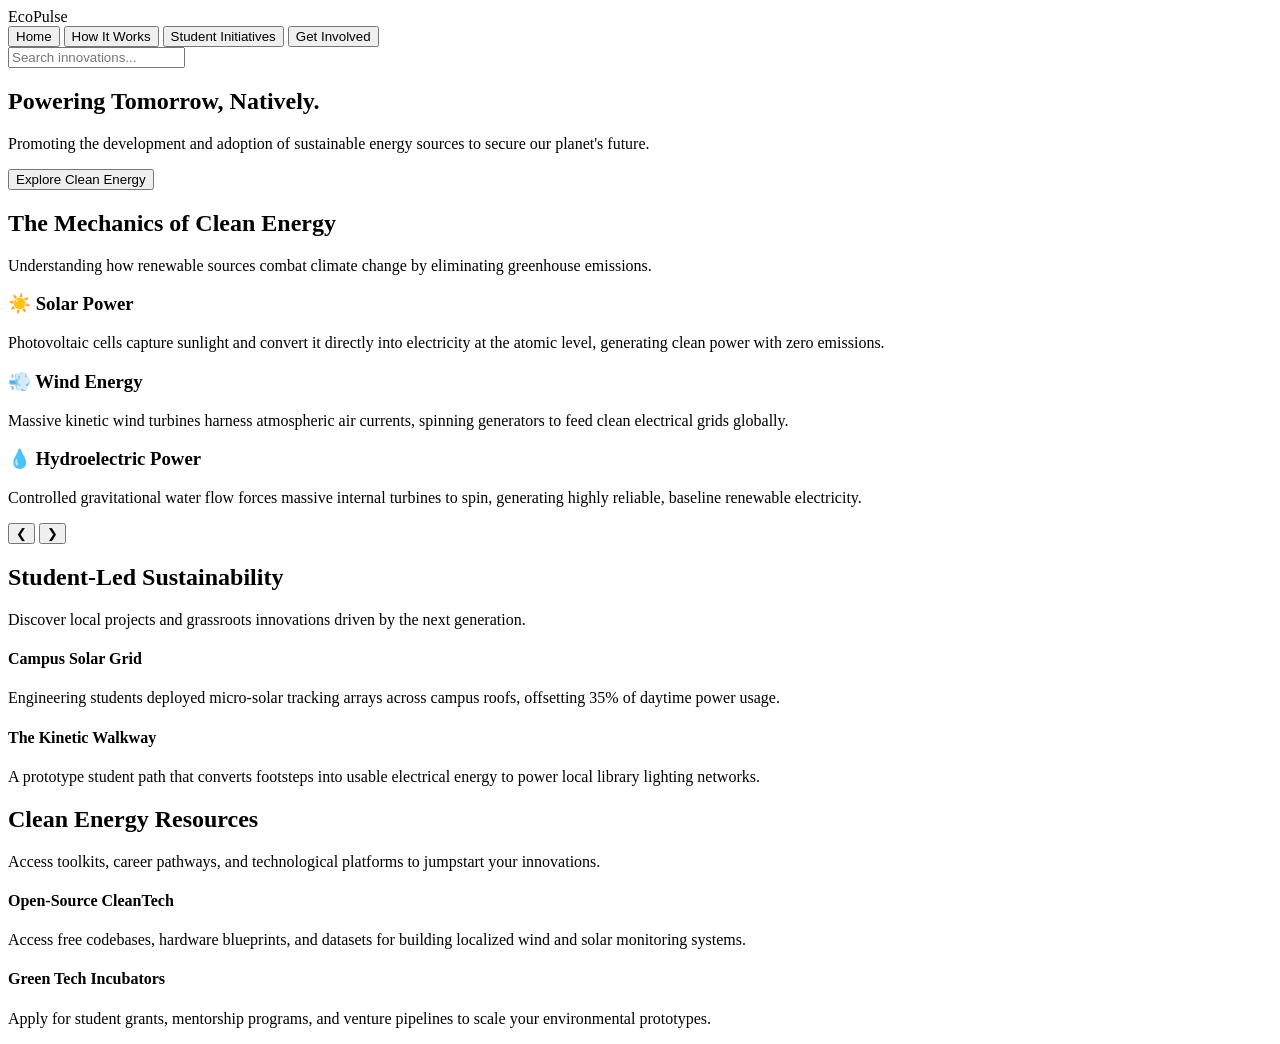
==== index.html @ b47ebfa3 "Create index.html" ====
<!
<!DOCTYPE html>
<html lang="en">
<head>
    <meta charset="UTF-8">
    <meta name="viewport" content="width=device-width, initial-scale=1.0">
    <title>EcoPulse | Sustainable Energy</title>
    <link rel="stylesheet" href="style.css">
</head>
<body>
    <div class="moving-bg"></div>

    <header>
        <div class="logo">Eco<span>Pulse</span></div>
        <nav>
            <button class="nav-btn active" data-page="home">Home</button>
            <button class="nav-btn" data-page="how-it-works">How It Works</button>
            <button class="nav-btn" data-page="initiatives">Student Initiatives</button>
            <button class="nav-btn" data-page="get-involved">Get Involved</button>
        </nav>
        <div class="search-container">
            <input type="text" class="glowing-search" placeholder="Search innovations...">
        </div>
    </header>

    <main class="content-wrapper">
        <!-- PAGE 1: HOME -->
        <section id="home" class="page-section active">
            <div class="hero-content">
                <h1>Powering Tomorrow, Natively.</h1>
                <p>Promoting the development and adoption of sustainable energy sources to secure our planet's future.</p>
                <button class="cta-btn" onclick="navigateTo('how-it-works')">Explore Clean Energy</button>
            </div>
        </section>

        <!-- PAGE 2: HOW IT WORKS -->
        <section id="how-it-works" class="page-section">
            <h2>The Mechanics of Clean Energy</h2>
            <p class="subtitle">Understanding how renewable sources combat climate change by eliminating greenhouse emissions.</p>
            
            <div class="carousel-container">
                <div class="carousel-slide active">
                    <h3>☀️ Solar Power</h3>
                    <p>Photovoltaic cells capture sunlight and convert it directly into electricity at the atomic level, generating clean power with zero emissions.</p>
                </div>
                <div class="carousel-slide">
                    <h3>💨 Wind Energy</h3>
                    <p>Massive kinetic wind turbines harness atmospheric air currents, spinning generators to feed clean electrical grids globally.</p>
                </div>
                <div class="carousel-slide">
                    <h3>💧 Hydroelectric Power</h3>
                    <p>Controlled gravitational water flow forces massive internal turbines to spin, generating highly reliable, baseline renewable electricity.</p>
                </div>
                <button class="carousel-control prev" onclick="moveSlide(-1)">&#10094;</button>
                <button class="carousel-control next" onclick="moveSlide(1)">&#10095;</button>
            </div>
        </section>

        <!-- PAGE 3: INITIATIVES -->
        <section id="initiatives" class="page-section">
            <h2>Student-Led Sustainability</h2>
            <p class="subtitle">Discover local projects and grassroots innovations driven by the next generation.</p>
            <div class="grid-container">
                <div class="card">
                    <h4>Campus Solar Grid</h4>
                    <p>Engineering students deployed micro-solar tracking arrays across campus roofs, offsetting 35% of daytime power usage.</p>
                </div>
                <div class="card">
                    <h4>The Kinetic Walkway</h4>
                    <p>A prototype student path that converts footsteps into usable electrical energy to power local library lighting networks.</p>
                </div>
            </div>
        </section>

        <!-- PAGE 4: GET INVOLVED -->
        <section id="get-involved" class="page-section">
            <h2>Clean Energy Resources</h2>
            <p class="subtitle">Access toolkits, career pathways, and technological platforms to jumpstart your innovations.</p>
            <div class="grid-container">
                <div class="card resource-card">
                    <h4>Open-Source CleanTech</h4>
                    <p>Access free codebases, hardware blueprints, and datasets for building localized wind and solar monitoring systems.</p>
                </div>
                <div class="card resource-card">
                    <h4>Green Tech Incubators</h4>
                    <p>Apply for student grants, mentorship programs, and venture pipelines to scale your environmental prototypes.</p>
                </div>
            </div>
        </section>
    </main>

    <script src="script.js"></script>
</body>
                  </html>
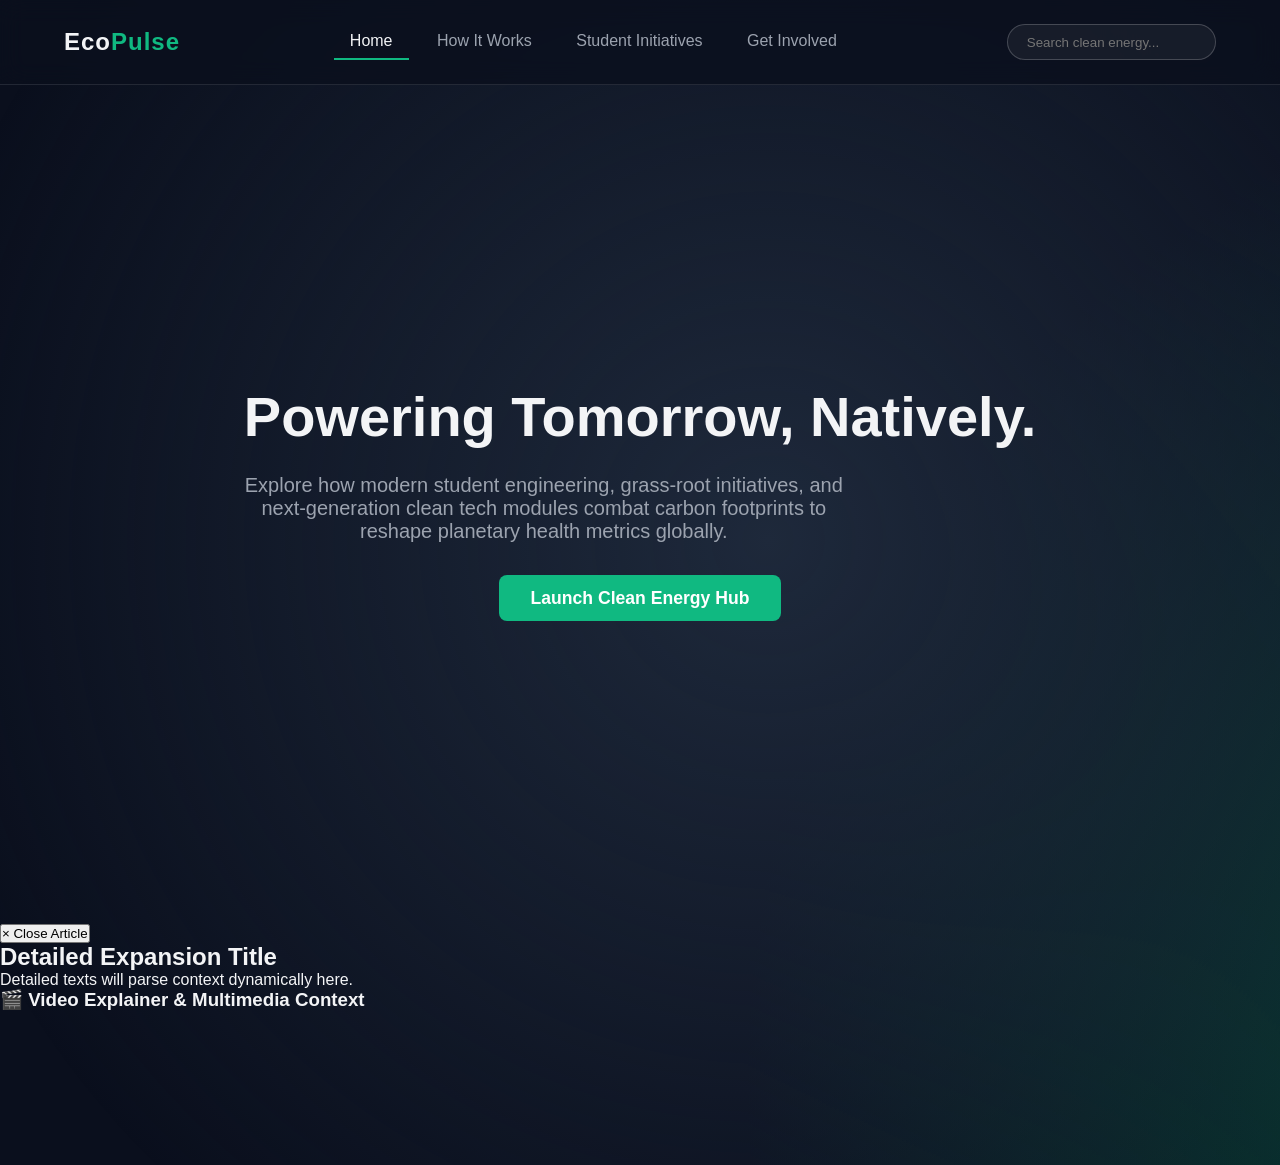
==== commit 9d48c37d: "Update index.html" ====
--- a/index.html
+++ b/index.html
@@ -1,15 +1,17 @@
-<!
+
 <!DOCTYPE html>
 <html lang="en">
 <head>
     <meta charset="UTF-8">
     <meta name="viewport" content="width=device-width, initial-scale=1.0">
-    <title>EcoPulse | Sustainable Energy</title>
+    <title>EcoPulse | Sustainable Energy Ecosystem</title>
     <link rel="stylesheet" href="style.css">
 </head>
 <body>
+    <!-- Animated Particle Canvas System Background -->
     <div class="moving-bg"></div>
 
+    <!-- Main Navigation Header -->
     <header>
         <div class="logo">Eco<span>Pulse</span></div>
         <nav>
@@ -19,77 +21,111 @@
             <button class="nav-btn" data-page="get-involved">Get Involved</button>
         </nav>
         <div class="search-container">
-            <input type="text" class="glowing-search" placeholder="Search innovations...">
+            <input type="text" class="glowing-search" placeholder="Search clean energy...">
         </div>
     </header>
 
+    <!-- Unified Screen Manager Section -->
     <main class="content-wrapper">
+        
         <!-- PAGE 1: HOME -->
         <section id="home" class="page-section active">
             <div class="hero-content">
                 <h1>Powering Tomorrow, Natively.</h1>
-                <p>Promoting the development and adoption of sustainable energy sources to secure our planet's future.</p>
-                <button class="cta-btn" onclick="navigateTo('how-it-works')">Explore Clean Energy</button>
+                <p>Explore how modern student engineering, grass-root initiatives, and next-generation clean tech modules combat carbon footprints to reshape planetary health metrics globally.</p>
+                <button class="cta-btn" onclick="navigateTo('how-it-works')">Launch Clean Energy Hub</button>
             </div>
         </section>
 
-        <!-- PAGE 2: HOW IT WORKS -->
+        <!-- PAGE 2: HOW IT WORKS (CAROUSEL HUB) -->
         <section id="how-it-works" class="page-section">
             <h2>The Mechanics of Clean Energy</h2>
-            <p class="subtitle">Understanding how renewable sources combat climate change by eliminating greenhouse emissions.</p>
+            <p class="subtitle">A structural look at how clean, endless resource streams are converted safely into grid power without burning fossil fuels.</p>
             
             <div class="carousel-container">
                 <div class="carousel-slide active">
-                    <h3>☀️ Solar Power</h3>
-                    <p>Photovoltaic cells capture sunlight and convert it directly into electricity at the atomic level, generating clean power with zero emissions.</p>
+                    <div class="slide-img-placeholder" style="background-image: url('https://unsplash.com');"></div>
+                    <h3>☀️ Solar Power Arrays</h3>
+                    <p>Photovoltaic matrix cells capture atomic photon packets from sunlight, freeing internal electrons to generate a direct current electrical load cleanly.</p>
+                    <button class="explore-details-btn" onclick="openDeepDive('solar')">Deep Dive: Solar Energy</button>
                 </div>
                 <div class="carousel-slide">
-                    <h3>💨 Wind Energy</h3>
-                    <p>Massive kinetic wind turbines harness atmospheric air currents, spinning generators to feed clean electrical grids globally.</p>
+                    <div class="slide-img-placeholder" style="background-image: url('https://unsplash.com');"></div>
+                    <h3>💨 Kinetic Wind Energy</h3>
+                    <p>Massive high-altitude atmospheric wind currents apply aerodynamic forces to turn carbon-fiber generator blades, harvesting pure kinetic output safely.</p>
+                    <button class="explore-details-btn" onclick="openDeepDive('wind')">Deep Dive: Wind Energy</button>
                 </div>
                 <div class="carousel-slide">
-                    <h3>💧 Hydroelectric Power</h3>
-                    <p>Controlled gravitational water flow forces massive internal turbines to spin, generating highly reliable, baseline renewable electricity.</p>
+                    <div class="slide-img-placeholder" style="background-image: url('https://unsplash.com');"></div>
+                    <h3>💧 Hydroelectric Basins</h3>
+                    <p>Gravitational mass movements of water flow downward through massive dams, driving large internal magnets inside turbines to anchor local electricity grids.</p>
+                    <button class="explore-details-btn" onclick="openDeepDive('hydro')">Deep Dive: Hydro Power</button>
                 </div>
                 <button class="carousel-control prev" onclick="moveSlide(-1)">&#10094;</button>
                 <button class="carousel-control next" onclick="moveSlide(1)">&#10095;</button>
             </div>
         </section>
 
-        <!-- PAGE 3: INITIATIVES -->
+        <!-- PAGE 3: STUDENT INITIATIVES -->
         <section id="initiatives" class="page-section">
-            <h2>Student-Led Sustainability</h2>
-            <p class="subtitle">Discover local projects and grassroots innovations driven by the next generation.</p>
+            <h2>Student-Led Sustainability Projects</h2>
+            <p class="subtitle">Real-world sustainable frameworks built, deployed, and scaled directly by active youth innovation teams across engineering campuses.</p>
             <div class="grid-container">
-                <div class="card">
-                    <h4>Campus Solar Grid</h4>
-                    <p>Engineering students deployed micro-solar tracking arrays across campus roofs, offsetting 35% of daytime power usage.</p>
+                <div class="card" onclick="openDeepDive('campus-solar')">
+                    <div class="card-img" style="background-image: url('https://unsplash.com');"></div>
+                    <h4>Campus Solar Grid Initiative</h4>
+                    <p>How student researchers outfitted dormitory rooftops with tracking arrays to capture structural efficiency gains.</p>
+                    <span class="card-link-hint">Click to read case study &rarr;</span>
                 </div>
-                <div class="card">
-                    <h4>The Kinetic Walkway</h4>
-                    <p>A prototype student path that converts footsteps into usable electrical energy to power local library lighting networks.</p>
+                <div class="card" onclick="openDeepDive('kinetic-path')">
+                    <div class="card-img" style="background-image: url('https://unsplash.com');"></div>
+                    <h4>The Kinetic Walkway Grid</h4>
+                    <p>Converting daily student foot traffic into local low-voltage energy reserves to safely light public campus spaces.</p>
+                    <span class="card-link-hint">Click to read case study &rarr;</span>
                 </div>
             </div>
         </section>
 
-        <!-- PAGE 4: GET INVOLVED -->
+        <!-- PAGE 4: GET INVOLVED & RESOURCES -->
         <section id="get-involved" class="page-section">
-            <h2>Clean Energy Resources</h2>
-            <p class="subtitle">Access toolkits, career pathways, and technological platforms to jumpstart your innovations.</p>
+            <h2>Clean Tech Innovation Resources</h2>
+            <p class="subtitle">Kickstart your portfolio with functional open-source developer blueprints, hardware toolkits, and seed financial grants.</p>
             <div class="grid-container">
-                <div class="card resource-card">
-                    <h4>Open-Source CleanTech</h4>
-                    <p>Access free codebases, hardware blueprints, and datasets for building localized wind and solar monitoring systems.</p>
+                <div class="card resource-card" onclick="openDeepDive('open-source')">
+                    <h4>Open-Source CleanTech Hub</h4>
+                    <p>Download structural firmware codebases, schematics, and micro-grid controller telemetry layers freely built for everyone.</p>
+                    <span class="card-link-hint">Access Developer Repos &rarr;</span>
                 </div>
-                <div class="card resource-card">
-                    <h4>Green Tech Incubators</h4>
-                    <p>Apply for student grants, mentorship programs, and venture pipelines to scale your environmental prototypes.</p>
+                <div class="card resource-card" onclick="openDeepDive('incubators')">
+                    <h4>Green Innovation Incubators</h4>
+                    <p>Connect into specialized venture funding networks offering dedicated project grants to student-led ecological prototypes.</p>
+                    <span class="card-link-hint">View Capital Sources &rarr;</span>
                 </div>
             </div>
         </section>
     </main>
 
+    <!-- GLOBAL INTERACTIVE DEEP DIVE DRAWER (DYNAMIC MODAL FOR CONTENT EXTRACTION) -->
+    <div id="deepDiveDrawer" class="drawer-overlay">
+        <div class="drawer-content">
+            <button class="close-drawer-btn" onclick="closeDeepDive()">&times; Close Article</button>
+            <div id="drawerImageHeader" class="drawer-hero-banner"></div>
+            <div class="drawer-body-text">
+                <h2 id="drawerTitle">Detailed Expansion Title</h2>
+                <div id="drawerFullDescription">Detailed texts will parse context dynamically here.</div>
+                
+                <!-- Dedicated Educational Video Component -->
+                <div class="video-integration-box">
+                    <h3>🎬 Video Explainer & Multimedia Context</h3>
+                    <div class="video-container">
+                        <iframe id="drawerVideoFrame" src="" title="YouTube video player" frameborder="0" allow="accelerometer; autoplay; clipboard-write; encrypted-media; gyroscope; picture-in-picture; web-share" allowfullscreen></iframe>
+                    </div>
+                </div>
+            </div>
+        </div>
+    </div>
+
     <script src="script.js"></script>
 </body>
-                  </html>
-  
+            </html>
+                        
--- a/style.css
+++ b/style.css
@@ -0,0 +1,244 @@
+
+:root {
+    --bg-dark: #0a0f1d;
+    --text-light: #f3f4f6;
+    --accent-green: #10b981;
+    --glow-blue: #3b82f6;
+}
+
+* {
+    margin: 0;
+    padding: 0;
+    box-sizing: border-box;
+    font-family: 'Segoe UI', Tahoma, Geneva, Verdana, sans-serif;
+}
+
+body {
+    background-color: var(--bg-dark);
+    color: var(--text-light);
+    overflow-x: hidden;
+    min-height: 100vh;
+}
+
+/* Moving Background effect */
+.moving-bg {
+    position: fixed;
+    top: 0;
+    left: 0;
+    width: 200%;
+    height: 200%;
+    background: radial-gradient(circle at 30% 30%, #1e293b 0%, transparent 40%),
+                radial-gradient(circle at 70% 60%, #064e3b 0%, transparent 50%);
+    z-index: -1;
+    animation: drift 20s linear infinite alternate;
+}
+
+@keyframes drift {
+    0% { transform: translate(0, 0); }
+    100% { transform: translate(-25%, -25%); }
+}
+
+/* Navigation & Header */
+header {
+    display: flex;
+    justify-content: space-between;
+    align-items: center;
+    padding: 1.5rem 5%;
+    background: rgba(10, 15, 29, 0.8);
+    backdrop-filter: blur(12px);
+    position: fixed;
+    width: 100%;
+    top: 0;
+    z-index: 100;
+    border-bottom: 1px solid rgba(255, 255, 255, 0.1);
+}
+
+.logo {
+    font-size: 1.5rem;
+    font-weight: 800;
+    letter-spacing: 1px;
+}
+
+.logo span { color: var(--accent-green); }
+
+nav .nav-btn {
+    background: none;
+    border: none;
+    color: #9ca3af;
+    padding: 0.5rem 1rem;
+    margin: 0 0.25rem;
+    cursor: pointer;
+    font-size: 1rem;
+    transition: color 0.3s, border-bottom 0.3s;
+}
+
+nav .nav-btn:hover, nav .nav-btn.active {
+    color: var(--text-light);
+    border-bottom: 2px solid var(--accent-green);
+}
+
+/* Glowing Search Bar Interaction */
+.glowing-search {
+    background: rgba(255, 255, 255, 0.05);
+    border: 1px solid rgba(255, 255, 255, 0.2);
+    padding: 0.6rem 1.2rem;
+    border-radius: 50px;
+    color: white;
+    outline: none;
+    transition: all 0.4s ease;
+}
+
+.glowing-search:focus {
+    border-color: var(--accent-green);
+    box-shadow: 0 0 15px var(--accent-green), inset 0 0 5px rgba(16, 185, 129, 0.3);
+    width: 220px;
+}
+
+/* Page Section System */
+.content-wrapper {
+    margin-top: 80px;
+    padding: 2rem 5%;
+}
+
+.page-section {
+    display: none;
+    animation: fadeIn 0.6s ease forwards;
+    min-height: calc(100vh - 120px);
+    flex-direction: column;
+    justify-content: center;
+    align-items: center;
+    text-align: center;
+}
+
+.page-section.active {
+    display: flex;
+}
+
+@keyframes fadeIn {
+    from { opacity: 0; transform: translateY(15px); }
+    to { opacity: 1; transform: translateY(0); }
+}
+
+/* Hero Elements */
+.hero-content h1 {
+    font-size: 3.5rem;
+    margin-bottom: 1.5rem;
+    line-height: 1.2;
+}
+
+.hero-content p {
+    font-size: 1.25rem;
+    color: #9ca3af;
+    max-width: 600px;
+    margin-bottom: 2rem;
+}
+
+.cta-btn {
+    background: var(--accent-green);
+    color: white;
+    border: none;
+    padding: 0.8rem 2rem;
+    font-size: 1.1rem;
+    border-radius: 8px;
+    cursor: pointer;
+    font-weight: 600;
+    transition: transform 0.2s, box-shadow 0.2s;
+}
+
+.cta-btn:hover {
+    transform: translateY(-2px);
+    box-shadow: 0 5px 15px rgba(16, 185, 129, 0.4);
+}
+
+/* Carousel Architecture */
+.subtitle {
+    color: #9ca3af;
+    margin-bottom: 3rem;
+    max-width: 600px;
+}
+
+.carousel-container {
+    position: relative;
+    width: 100%;
+    max-width: 700px;
+    background: rgba(255, 255, 255, 0.03);
+    border: 1px solid rgba(255, 255, 255, 0.1);
+    border-radius: 16px;
+    padding: 3rem 4rem;
+    overflow: hidden;
+}
+
+.carousel-slide {
+    display: none;
+}
+
+.carousel-slide.active {
+    display: block;
+    animation: slideIn 0.4s ease;
+}
+
+@keyframes slideIn {
+    from { opacity: 0; transform: scale(0.98); }
+    to { opacity: 1; transform: scale(1); }
+}
+
+.carousel-slide h3 {
+    font-size: 2rem;
+    margin-bottom: 1rem;
+}
+
+.carousel-slide p {
+    color: #cbd5e1;
+    line-height: 1.6;
+}
+
+.carousel-control {
+    position: absolute;
+    top: 50%;
+    transform: translateY(-50%);
+    background: rgba(255, 255, 255, 0.1);
+    border: none;
+    color: white;
+    padding: 1rem;
+    cursor: pointer;
+    border-radius: 50%;
+    transition: background 0.2s;
+}
+
+.carousel-control:hover { background: rgba(255, 255, 255, 0.25); }
+.carousel-control.prev { left: 1rem; }
+.carousel-control.next { right: 1rem; }
+
+/* Grid Layouts for Initiatives & Resources */
+.grid-container {
+    display: grid;
+    grid-template-columns: repeat(auto-fit, minmax(280px, 1fr));
+    gap: 2rem;
+    width: 100%;
+    max-width: 1000px;
+}
+
+.card {
+    background: rgba(255, 255, 255, 0.02);
+    border: 1px solid rgba(255, 255, 255, 0.08);
+    border-radius: 12px;
+    padding: 2rem;
+    text-align: left;
+    transition: transform 0.3s, border-color 0.3s;
+}
+
+.card:hover {
+    transform: translateY(-5px);
+    border-color: rgba(16, 185, 129, 0.4);
+}
+
+.card h4 {
+    font-size: 1.3rem;
+    margin-bottom: 0.75rem;
+    color: white;
+}
+
+.card p {
+    color: #9ca3af;
+    line-height: 1.5;
+}
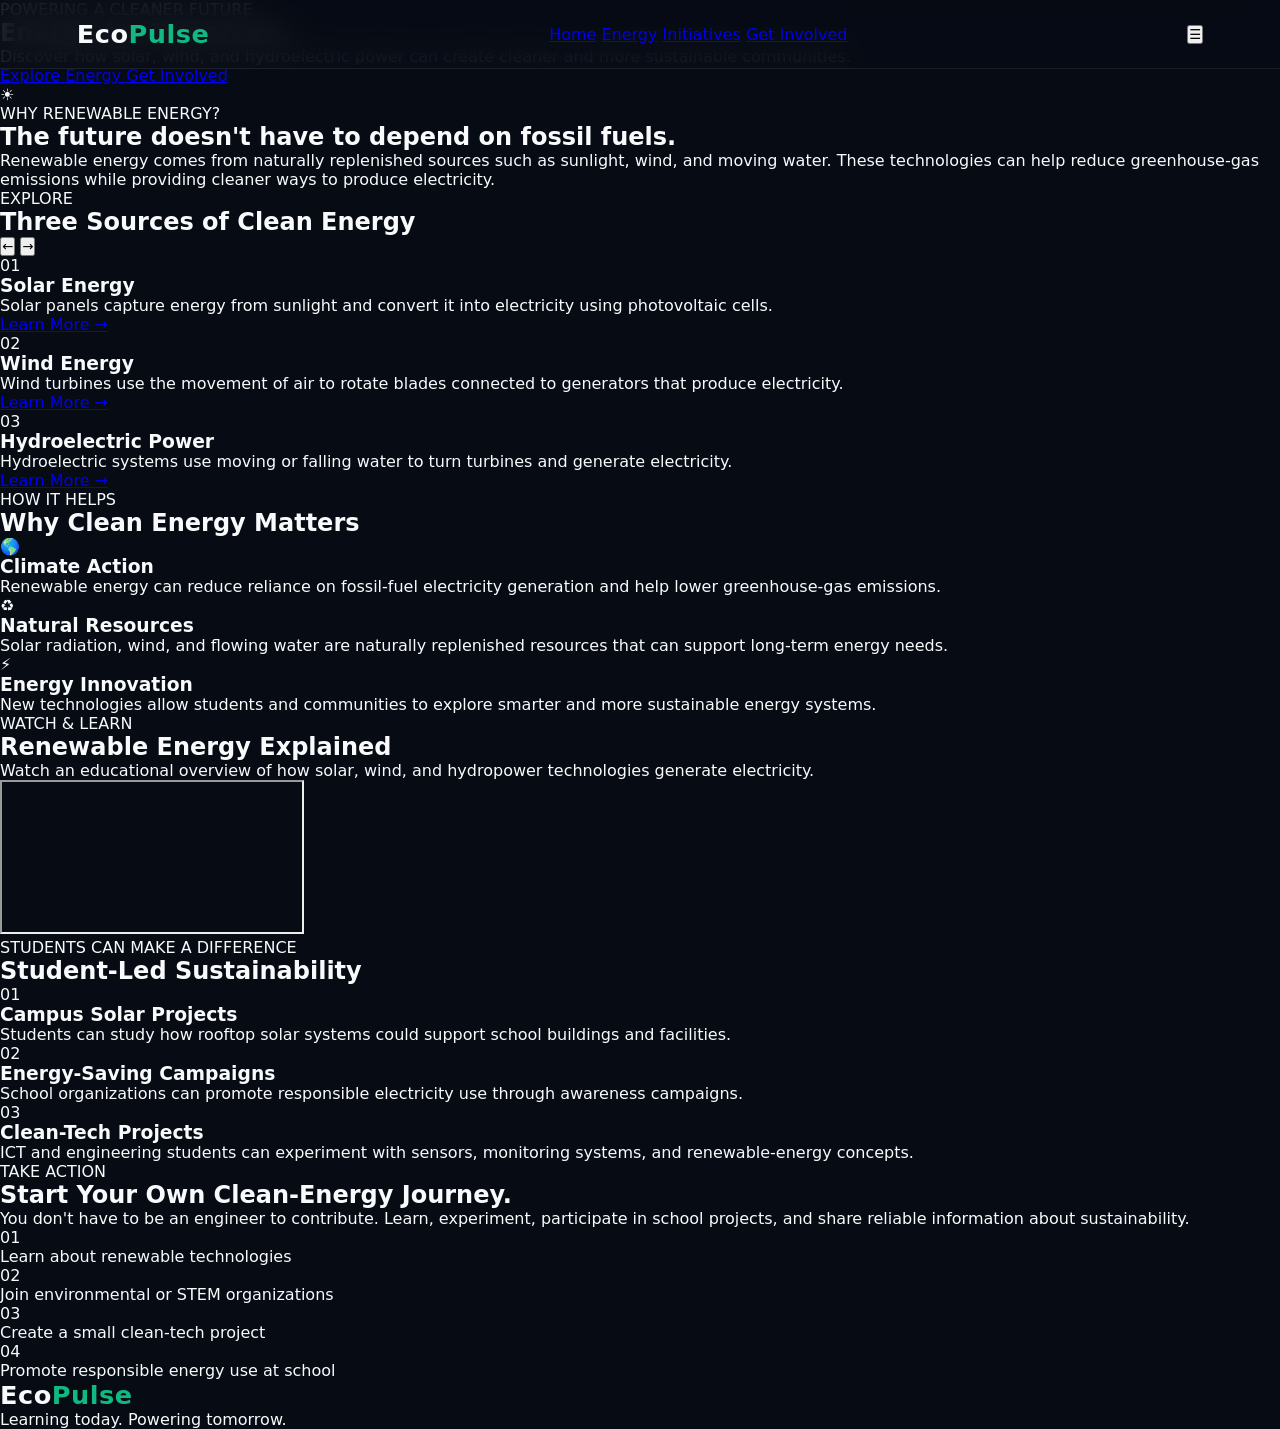
==== commit 2cba4a81: "Update index.html" ====
--- a/index.html
+++ b/index.html
@@ -1,131 +1,360 @@
-
 <!DOCTYPE html>
 <html lang="en">
 <head>
     <meta charset="UTF-8">
     <meta name="viewport" content="width=device-width, initial-scale=1.0">
-    <title>EcoPulse | Sustainable Energy Ecosystem</title>
+    <title>EcoPulse | Renewable Energy</title>
     <link rel="stylesheet" href="style.css">
 </head>
+
 <body>
-    <!-- Animated Particle Canvas System Background -->
-    <div class="moving-bg"></div>
-
-    <!-- Main Navigation Header -->
+
+    <div class="background-glow"></div>
+
+    <!-- NAVIGATION -->
     <header>
         <div class="logo">Eco<span>Pulse</span></div>
+
         <nav>
-            <button class="nav-btn active" data-page="home">Home</button>
-            <button class="nav-btn" data-page="how-it-works">How It Works</button>
-            <button class="nav-btn" data-page="initiatives">Student Initiatives</button>
-            <button class="nav-btn" data-page="get-involved">Get Involved</button>
+            <a href="#home">Home</a>
+            <a href="#energy">Energy</a>
+            <a href="#initiatives">Initiatives</a>
+            <a href="#involved">Get Involved</a>
         </nav>
-        <div class="search-container">
-            <input type="text" class="glowing-search" placeholder="Search clean energy...">
-        </div>
+
+        <button class="menu-btn" onclick="toggleMenu()">☰</button>
     </header>
 
-    <!-- Unified Screen Manager Section -->
-    <main class="content-wrapper">
-        
-        <!-- PAGE 1: HOME -->
-        <section id="home" class="page-section active">
-            <div class="hero-content">
-                <h1>Powering Tomorrow, Natively.</h1>
-                <p>Explore how modern student engineering, grass-root initiatives, and next-generation clean tech modules combat carbon footprints to reshape planetary health metrics globally.</p>
-                <button class="cta-btn" onclick="navigateTo('how-it-works')">Launch Clean Energy Hub</button>
-            </div>
-        </section>
-
-        <!-- PAGE 2: HOW IT WORKS (CAROUSEL HUB) -->
-        <section id="how-it-works" class="page-section">
-            <h2>The Mechanics of Clean Energy</h2>
-            <p class="subtitle">A structural look at how clean, endless resource streams are converted safely into grid power without burning fossil fuels.</p>
-            
-            <div class="carousel-container">
-                <div class="carousel-slide active">
-                    <div class="slide-img-placeholder" style="background-image: url('https://unsplash.com');"></div>
-                    <h3>☀️ Solar Power Arrays</h3>
-                    <p>Photovoltaic matrix cells capture atomic photon packets from sunlight, freeing internal electrons to generate a direct current electrical load cleanly.</p>
-                    <button class="explore-details-btn" onclick="openDeepDive('solar')">Deep Dive: Solar Energy</button>
+
+    <!-- HERO -->
+    <section id="home" class="hero">
+
+        <div class="hero-text">
+            <p class="small-title">POWERING A CLEANER FUTURE</p>
+
+            <h1>
+                Energy for
+                <span>Tomorrow.</span>
+            </h1>
+
+            <p>
+                Discover how solar, wind, and hydroelectric power
+                can create cleaner and more sustainable communities.
+            </p>
+
+            <div class="hero-buttons">
+                <a href="#energy" class="main-btn">
+                    Explore Energy
+                </a>
+
+                <a href="#involved" class="secondary-btn">
+                    Get Involved
+                </a>
+            </div>
+        </div>
+
+        <div class="hero-visual">
+            <div class="energy-orbit">
+                <div class="orbit-circle"></div>
+                <div class="sun">☀</div>
+            </div>
+        </div>
+
+    </section>
+
+
+    <!-- INTRODUCTION -->
+    <section class="intro">
+
+        <p class="section-label">WHY RENEWABLE ENERGY?</p>
+
+        <h2>
+            The future doesn't have to
+            depend on fossil fuels.
+        </h2>
+
+        <p class="intro-text">
+            Renewable energy comes from naturally replenished sources
+            such as sunlight, wind, and moving water. These technologies
+            can help reduce greenhouse-gas emissions while providing
+            cleaner ways to produce electricity.
+        </p>
+
+    </section>
+
+
+    <!-- ENERGY CAROUSEL -->
+    <section id="energy" class="energy-section">
+
+        <div class="section-heading">
+            <div>
+                <p class="section-label">EXPLORE</p>
+                <h2>Three Sources of Clean Energy</h2>
+            </div>
+
+            <div class="carousel-buttons">
+                <button onclick="changeSlide(-1)">←</button>
+                <button onclick="changeSlide(1)">→</button>
+            </div>
+        </div>
+
+
+        <div class="carousel">
+
+            <!-- SOLAR -->
+            <article class="energy-card active">
+
+                <div class="energy-image solar-image"></div>
+
+                <div class="energy-content">
+
+                    <span class="energy-number">01</span>
+
+                    <h3>Solar Energy</h3>
+
+                    <p>
+                        Solar panels capture energy from sunlight and
+                        convert it into electricity using photovoltaic cells.
+                    </p>
+
+                    <a href="details.html?topic=solar" class="learn-btn">
+                        Learn More →
+                    </a>
+
                 </div>
-                <div class="carousel-slide">
-                    <div class="slide-img-placeholder" style="background-image: url('https://unsplash.com');"></div>
-                    <h3>💨 Kinetic Wind Energy</h3>
-                    <p>Massive high-altitude atmospheric wind currents apply aerodynamic forces to turn carbon-fiber generator blades, harvesting pure kinetic output safely.</p>
-                    <button class="explore-details-btn" onclick="openDeepDive('wind')">Deep Dive: Wind Energy</button>
+
+            </article>
+
+
+            <!-- WIND -->
+            <article class="energy-card">
+
+                <div class="energy-image wind-image"></div>
+
+                <div class="energy-content">
+
+                    <span class="energy-number">02</span>
+
+                    <h3>Wind Energy</h3>
+
+                    <p>
+                        Wind turbines use the movement of air to rotate
+                        blades connected to generators that produce electricity.
+                    </p>
+
+                    <a href="details.html?topic=wind" class="learn-btn">
+                        Learn More →
+                    </a>
+
                 </div>
-                <div class="carousel-slide">
-                    <div class="slide-img-placeholder" style="background-image: url('https://unsplash.com');"></div>
-                    <h3>💧 Hydroelectric Basins</h3>
-                    <p>Gravitational mass movements of water flow downward through massive dams, driving large internal magnets inside turbines to anchor local electricity grids.</p>
-                    <button class="explore-details-btn" onclick="openDeepDive('hydro')">Deep Dive: Hydro Power</button>
+
+            </article>
+
+
+            <!-- HYDRO -->
+            <article class="energy-card">
+
+                <div class="energy-image hydro-image"></div>
+
+                <div class="energy-content">
+
+                    <span class="energy-number">03</span>
+
+                    <h3>Hydroelectric Power</h3>
+
+                    <p>
+                        Hydroelectric systems use moving or falling water
+                        to turn turbines and generate electricity.
+                    </p>
+
+                    <a href="details.html?topic=hydro" class="learn-btn">
+                        Learn More →
+                    </a>
+
                 </div>
-                <button class="carousel-control prev" onclick="moveSlide(-1)">&#10094;</button>
-                <button class="carousel-control next" onclick="moveSlide(1)">&#10095;</button>
-            </div>
-        </section>
-
-        <!-- PAGE 3: STUDENT INITIATIVES -->
-        <section id="initiatives" class="page-section">
-            <h2>Student-Led Sustainability Projects</h2>
-            <p class="subtitle">Real-world sustainable frameworks built, deployed, and scaled directly by active youth innovation teams across engineering campuses.</p>
-            <div class="grid-container">
-                <div class="card" onclick="openDeepDive('campus-solar')">
-                    <div class="card-img" style="background-image: url('https://unsplash.com');"></div>
-                    <h4>Campus Solar Grid Initiative</h4>
-                    <p>How student researchers outfitted dormitory rooftops with tracking arrays to capture structural efficiency gains.</p>
-                    <span class="card-link-hint">Click to read case study &rarr;</span>
-                </div>
-                <div class="card" onclick="openDeepDive('kinetic-path')">
-                    <div class="card-img" style="background-image: url('https://unsplash.com');"></div>
-                    <h4>The Kinetic Walkway Grid</h4>
-                    <p>Converting daily student foot traffic into local low-voltage energy reserves to safely light public campus spaces.</p>
-                    <span class="card-link-hint">Click to read case study &rarr;</span>
-                </div>
-            </div>
-        </section>
-
-        <!-- PAGE 4: GET INVOLVED & RESOURCES -->
-        <section id="get-involved" class="page-section">
-            <h2>Clean Tech Innovation Resources</h2>
-            <p class="subtitle">Kickstart your portfolio with functional open-source developer blueprints, hardware toolkits, and seed financial grants.</p>
-            <div class="grid-container">
-                <div class="card resource-card" onclick="openDeepDive('open-source')">
-                    <h4>Open-Source CleanTech Hub</h4>
-                    <p>Download structural firmware codebases, schematics, and micro-grid controller telemetry layers freely built for everyone.</p>
-                    <span class="card-link-hint">Access Developer Repos &rarr;</span>
-                </div>
-                <div class="card resource-card" onclick="openDeepDive('incubators')">
-                    <h4>Green Innovation Incubators</h4>
-                    <p>Connect into specialized venture funding networks offering dedicated project grants to student-led ecological prototypes.</p>
-                    <span class="card-link-hint">View Capital Sources &rarr;</span>
-                </div>
-            </div>
-        </section>
-    </main>
-
-    <!-- GLOBAL INTERACTIVE DEEP DIVE DRAWER (DYNAMIC MODAL FOR CONTENT EXTRACTION) -->
-    <div id="deepDiveDrawer" class="drawer-overlay">
-        <div class="drawer-content">
-            <button class="close-drawer-btn" onclick="closeDeepDive()">&times; Close Article</button>
-            <div id="drawerImageHeader" class="drawer-hero-banner"></div>
-            <div class="drawer-body-text">
-                <h2 id="drawerTitle">Detailed Expansion Title</h2>
-                <div id="drawerFullDescription">Detailed texts will parse context dynamically here.</div>
-                
-                <!-- Dedicated Educational Video Component -->
-                <div class="video-integration-box">
-                    <h3>🎬 Video Explainer & Multimedia Context</h3>
-                    <div class="video-container">
-                        <iframe id="drawerVideoFrame" src="" title="YouTube video player" frameborder="0" allow="accelerometer; autoplay; clipboard-write; encrypted-media; gyroscope; picture-in-picture; web-share" allowfullscreen></iframe>
-                    </div>
-                </div>
-            </div>
-        </div>
-    </div>
+
+            </article>
+
+        </div>
+
+        <div class="carousel-dots">
+            <span class="dot active" onclick="showSlide(0)"></span>
+            <span class="dot" onclick="showSlide(1)"></span>
+            <span class="dot" onclick="showSlide(2)"></span>
+        </div>
+
+    </section>
+
+
+    <!-- HOW IT WORKS -->
+    <section class="how-section">
+
+        <p class="section-label">HOW IT HELPS</p>
+
+        <h2>Why Clean Energy Matters</h2>
+
+        <div class="benefit-grid">
+
+            <div class="benefit-card">
+                <div class="icon">🌎</div>
+                <h3>Climate Action</h3>
+                <p>
+                    Renewable energy can reduce reliance on fossil-fuel
+                    electricity generation and help lower greenhouse-gas emissions.
+                </p>
+            </div>
+
+            <div class="benefit-card">
+                <div class="icon">♻️</div>
+                <h3>Natural Resources</h3>
+                <p>
+                    Solar radiation, wind, and flowing water are naturally
+                    replenished resources that can support long-term energy needs.
+                </p>
+            </div>
+
+            <div class="benefit-card">
+                <div class="icon">⚡</div>
+                <h3>Energy Innovation</h3>
+                <p>
+                    New technologies allow students and communities to
+                    explore smarter and more sustainable energy systems.
+                </p>
+            </div>
+
+        </div>
+
+    </section>
+
+
+    <!-- VIDEO -->
+    <section class="video-section">
+
+        <div class="video-text">
+
+            <p class="section-label">WATCH & LEARN</p>
+
+            <h2>
+                Renewable Energy
+                Explained
+            </h2>
+
+            <p>
+                Watch an educational overview of how solar, wind,
+                and hydropower technologies generate electricity.
+            </p>
+
+        </div>
+
+        <div class="video-box">
+
+            <iframe
+                src="https://www.youtube.com/embed/phrCx_oow1E"
+                title="Renewable Energy Explained"
+                allowfullscreen>
+            </iframe>
+
+        </div>
+
+    </section>
+
+
+    <!-- STUDENT INITIATIVES -->
+    <section id="initiatives" class="initiative-section">
+
+        <p class="section-label">STUDENTS CAN MAKE A DIFFERENCE</p>
+
+        <h2>Student-Led Sustainability</h2>
+
+        <div class="initiative-grid">
+
+            <div class="initiative-card">
+                <span>01</span>
+                <h3>Campus Solar Projects</h3>
+                <p>
+                    Students can study how rooftop solar systems
+                    could support school buildings and facilities.
+                </p>
+            </div>
+
+            <div class="initiative-card">
+                <span>02</span>
+                <h3>Energy-Saving Campaigns</h3>
+                <p>
+                    School organizations can promote responsible
+                    electricity use through awareness campaigns.
+                </p>
+            </div>
+
+            <div class="initiative-card">
+                <span>03</span>
+                <h3>Clean-Tech Projects</h3>
+                <p>
+                    ICT and engineering students can experiment with
+                    sensors, monitoring systems, and renewable-energy concepts.
+                </p>
+            </div>
+
+        </div>
+
+    </section>
+
+
+    <!-- GET INVOLVED -->
+    <section id="involved" class="involved-section">
+
+        <div>
+
+            <p class="section-label">TAKE ACTION</p>
+
+            <h2>
+                Start Your Own
+                Clean-Energy Journey.
+            </h2>
+
+            <p>
+                You don't have to be an engineer to contribute.
+                Learn, experiment, participate in school projects,
+                and share reliable information about sustainability.
+            </p>
+
+        </div>
+
+        <div class="action-list">
+
+            <div>
+                <span>01</span>
+                <p>Learn about renewable technologies</p>
+            </div>
+
+            <div>
+                <span>02</span>
+                <p>Join environmental or STEM organizations</p>
+            </div>
+
+            <div>
+                <span>03</span>
+                <p>Create a small clean-tech project</p>
+            </div>
+
+            <div>
+                <span>04</span>
+                <p>Promote responsible energy use at school</p>
+            </div>
+
+        </div>
+
+    </section>
+
+
+    <footer>
+        <div class="logo">Eco<span>Pulse</span></div>
+        <p>Learning today. Powering tomorrow.</p>
+    </footer>
+
 
     <script src="script.js"></script>
+
 </body>
-            </html>
-                        
+                </html>
+    
--- a/style.css
+++ b/style.css
@@ -1,16 +1,18 @@
-
+/* filename: style.css */
 :root {
-    --bg-dark: #0a0f1d;
-    --text-light: #f3f4f6;
-    --accent-green: #10b981;
-    --glow-blue: #3b82f6;
+    --bg-dark: #070b14;
+    --card-bg: rgba(20, 30, 55, 0.55);
+    --text-light: #f8fafc;
+    --text-muted: #94a3b8;
+    --accent-emerald: #10b981;
+    --glow-emerald: rgba(16, 185, 129, 0.4);
 }
 
 * {
     margin: 0;
     padding: 0;
     box-sizing: border-box;
-    font-family: 'Segoe UI', Tahoma, Geneva, Verdana, sans-serif;
+    font-family: 'Segoe UI', system-ui, -apple-system, sans-serif;
 }
 
 body {
@@ -20,225 +22,269 @@
     min-height: 100vh;
 }
 
-/* Moving Background effect */
+/* Background Drift Animation */
 .moving-bg {
     position: fixed;
     top: 0;
     left: 0;
-    width: 200%;
-    height: 200%;
-    background: radial-gradient(circle at 30% 30%, #1e293b 0%, transparent 40%),
-                radial-gradient(circle at 70% 60%, #064e3b 0%, transparent 50%);
+    width: 140%;
+    height: 140%;
+    background: radial-gradient(circle at 15% 20%, #0d2e27 0%, transparent 45%),
+                radial-gradient(circle at 85% 75%, #0f1d3a 0%, transparent 50%);
+    background-color: #050810;
     z-index: -1;
-    animation: drift 20s linear infinite alternate;
-}
-
-@keyframes drift {
-    0% { transform: translate(0, 0); }
-    100% { transform: translate(-25%, -25%); }
-}
-
-/* Navigation & Header */
+    animation: planetaryDrift 25s ease infinite alternate;
+}
+
+@keyframes planetaryDrift {
+    0% { transform: translate(0, 0) scale(1); }
+    100% { transform: translate(-15%, -10%) scale(1.08); }
+}
+
+/* Header & Sticky Elements */
 header {
     display: flex;
     justify-content: space-between;
     align-items: center;
-    padding: 1.5rem 5%;
-    background: rgba(10, 15, 29, 0.8);
-    backdrop-filter: blur(12px);
+    padding: 1.2rem 6%;
+    background: rgba(7, 11, 20, 0.85);
+    backdrop-filter: blur(16px);
     position: fixed;
     width: 100%;
     top: 0;
-    z-index: 100;
-    border-bottom: 1px solid rgba(255, 255, 255, 0.1);
+    z-index: 90;
+    border-bottom: 1px solid rgba(255, 255, 255, 0.08);
 }
 
 .logo {
-    font-size: 1.5rem;
+    font-size: 1.6rem;
     font-weight: 800;
-    letter-spacing: 1px;
-}
-
-.logo span { color: var(--accent-green); }
+    letter-spacing: 0.5px;
+}
+.logo span { color: var(--accent-emerald); }
 
 nav .nav-btn {
     background: none;
     border: none;
-    color: #9ca3af;
-    padding: 0.5rem 1rem;
-    margin: 0 0.25rem;
-    cursor: pointer;
-    font-size: 1rem;
-    transition: color 0.3s, border-bottom 0.3s;
-}
-
+    color: var(--text-muted);
+    padding: 0.6rem 1.2rem;
+    margin: 0 0.2rem;
+    cursor: pointer;
+    font-size: 0.95rem;
+    font-weight: 500;
+    transition: all 0.3s ease;
+    border-bottom: 2px solid transparent;
+}
 nav .nav-btn:hover, nav .nav-btn.active {
     color: var(--text-light);
-    border-bottom: 2px solid var(--accent-green);
+    border-bottom-color: var(--accent-emerald);
 }
 
 /* Glowing Search Bar Interaction */
 .glowing-search {
-    background: rgba(255, 255, 255, 0.05);
-    border: 1px solid rgba(255, 255, 255, 0.2);
-    padding: 0.6rem 1.2rem;
-    border-radius: 50px;
-    color: white;
+    background: rgba(255, 255, 255, 0.04);
+    border: 1px solid rgba(255, 255, 255, 0.15);
+    padding: 0.6rem 1.4rem;
+    border-radius: 30px;
+    color: #fff;
     outline: none;
-    transition: all 0.4s ease;
-}
-
+    width: 180px;
+    transition: all 0.4s cubic-bezier(0.4, 0, 0.2, 1);
+}
 .glowing-search:focus {
-    border-color: var(--accent-green);
-    box-shadow: 0 0 15px var(--accent-green), inset 0 0 5px rgba(16, 185, 129, 0.3);
-    width: 220px;
-}
-
-/* Page Section System */
-.content-wrapper {
-    margin-top: 80px;
-    padding: 2rem 5%;
-}
-
+    width: 260px;
+    border-color: var(--accent-emerald);
+    background: rgba(7, 11, 20, 0.95);
+    box-shadow: 0 0 20px var(--glow-emerald), inset 0 0 8px rgba(16, 185, 129, 0.2);
+}
+
+/* App Routing Framework Visibility Rules */
+.content-wrapper { margin-top: 90px; padding: 3rem 6%; }
 .page-section {
     display: none;
-    animation: fadeIn 0.6s ease forwards;
-    min-height: calc(100vh - 120px);
+    animation: viewFadeIn 0.5s cubic-bezier(0.4, 0, 0.2, 1) forwards;
+    min-height: calc(100vh - 150px);
     flex-direction: column;
     justify-content: center;
     align-items: center;
-    text-align: center;
-}
-
-.page-section.active {
-    display: flex;
-}
-
-@keyframes fadeIn {
-    from { opacity: 0; transform: translateY(15px); }
+}
+.page-section.active { display: flex; }
+
+@keyframes viewFadeIn {
+    from { opacity: 0; transform: translateY(10px); }
     to { opacity: 1; transform: translateY(0); }
 }
 
-/* Hero Elements */
-.hero-content h1 {
-    font-size: 3.5rem;
-    margin-bottom: 1.5rem;
-    line-height: 1.2;
-}
-
-.hero-content p {
-    font-size: 1.25rem;
-    color: #9ca3af;
-    max-width: 600px;
-    margin-bottom: 2rem;
-}
-
+/* Hero UI Section */
+.hero-content h1 { font-size: 3.8rem; line-height: 1.15; margin-bottom: 1.5rem; text-shadow: 0 4px 12px rgba(0,0,0,0.5); }
+.hero-content p { font-size: 1.3rem; color: var(--text-muted); max-width: 720px; margin: 0 auto 2.5rem auto; line-height: 1.6; }
 .cta-btn {
-    background: var(--accent-green);
-    color: white;
+    background: var(--accent-emerald);
+    color: #fff;
     border: none;
-    padding: 0.8rem 2rem;
+    padding: 1rem 2.5rem;
     font-size: 1.1rem;
-    border-radius: 8px;
+    border-radius: 30px;
     cursor: pointer;
     font-weight: 600;
-    transition: transform 0.2s, box-shadow 0.2s;
-}
-
-.cta-btn:hover {
-    transform: translateY(-2px);
-    box-shadow: 0 5px 15px rgba(16, 185, 129, 0.4);
-}
-
-/* Carousel Architecture */
-.subtitle {
-    color: #9ca3af;
-    margin-bottom: 3rem;
-    max-width: 600px;
-}
-
+    transition: all 0.3s ease;
+}
+.cta-btn:hover { transform: translateY(-3px); box-shadow: 0 6px 20px var(--glow-emerald); }
+
+/* Rich Carousel Interface with Images */
+.subtitle { color: var(--text-muted); margin-bottom: 3.5rem; text-align: center; max-width: 650px; line-height: 1.5; }
 .carousel-container {
     position: relative;
     width: 100%;
-    max-width: 700px;
-    background: rgba(255, 255, 255, 0.03);
-    border: 1px solid rgba(255, 255, 255, 0.1);
-    border-radius: 16px;
-    padding: 3rem 4rem;
+    max-width: 780px;
+    background: var(--card-bg);
+    border: 1px solid rgba(255, 255, 255, 0.08);
+    border-radius: 20px;
+    padding: 2.5rem;
     overflow: hidden;
-}
-
-.carousel-slide {
-    display: none;
-}
-
-.carousel-slide.active {
-    display: block;
-    animation: slideIn 0.4s ease;
-}
-
-@keyframes slideIn {
-    from { opacity: 0; transform: scale(0.98); }
-    to { opacity: 1; transform: scale(1); }
-}
-
-.carousel-slide h3 {
-    font-size: 2rem;
-    margin-bottom: 1rem;
-}
-
-.carousel-slide p {
-    color: #cbd5e1;
-    line-height: 1.6;
-}
+    backdrop-filter: blur(10px);
+}
+.carousel-slide { display: none; text-align: left; }
+.carousel-slide.active { display: block; animation: slideReveal 0.4s ease; }
+@keyframes slideReveal { from { opacity: 0; transform: scale(0.99); } to { opacity: 1; transform: scale(1); } }
+
+.slide-img-placeholder {
+    width: 100%;
+    height: 260px;
+    background-size: cover;
+    background-position: center;
+    border-radius: 12px;
+    margin-bottom: 1.5rem;
+    border: 1px solid rgba(255,255,255,0.05);
+}
+.carousel-slide h3 { font-size: 1.8rem; margin-bottom: 0.8rem; color: #fff; }
+.carousel-slide p { color: #cbd5e1; line-height: 1.6; margin-bottom: 1.5rem; }
+
+.explore-details-btn {
+    background: rgba(255, 255, 255, 0.08);
+    border: 1px solid rgba(255, 255, 255, 0.2);
+    color: #fff;
+    padding: 0.6rem 1.5rem;
+    border-radius: 6px;
+    cursor: pointer;
+    font-weight: 600;
+    transition: all 0.2s ease;
+}
+.explore-details-btn:hover { background: var(--accent-emerald); border-color: var(--accent-emerald); }
 
 .carousel-control {
     position: absolute;
     top: 50%;
     transform: translateY(-50%);
-    background: rgba(255, 255, 255, 0.1);
-    border: none;
+    background: rgba(7, 11, 20, 0.7);
+    border: 1px solid rgba(255,255,255,0.1);
     color: white;
-    padding: 1rem;
-    cursor: pointer;
+    width: 44px;
+    height: 44px;
     border-radius: 50%;
+    cursor: pointer;
+    font-size: 1.1rem;
+    display: flex;
+    align-items: center;
+    justify-content: center;
     transition: background 0.2s;
-}
-
-.carousel-control:hover { background: rgba(255, 255, 255, 0.25); }
+    z-index: 10;
+}
+.carousel-control:hover { background: var(--accent-emerald); }
 .carousel-control.prev { left: 1rem; }
 .carousel-control.next { right: 1rem; }
 
-/* Grid Layouts for Initiatives & Resources */
-.grid-container {
-    display: grid;
-    grid-template-columns: repeat(auto-fit, minmax(280px, 1fr));
-    gap: 2rem;
-    width: 100%;
-    max-width: 1000px;
-}
-
+/* Interactive Cards Grid Layout */
+.grid-container { display: grid; grid-template-columns: repeat(auto-fit, minmax(320px, 1fr)); gap: 2.5rem; width: 100%; max-width: 1050px; }
+
+/* CRITICAL INTERACTION FIX FOR MOUSE POINTER AND CARD HOVERS */
 .card {
-    background: rgba(255, 255, 255, 0.02);
-    border: 1px solid rgba(255, 255, 255, 0.08);
-    border-radius: 12px;
-    padding: 2rem;
+    background: var(--card-bg);
+    border: 1px solid rgba(255, 255, 255, 0.06);
+    border-radius: 16px;
+    padding: 1.5rem;
+    cursor: pointer; /* Makes it instantly obvious it's clickable */
     text-align: left;
-    transition: transform 0.3s, border-color 0.3s;
-}
-
-.card:hover {
-    transform: translateY(-5px);
-    border-color: rgba(16, 185, 129, 0.4);
-}
-
-.card h4 {
-    font-size: 1.3rem;
-    margin-bottom: 0.75rem;
-    color: white;
-}
-
-.card p {
-    color: #9ca3af;
-    line-height: 1.5;
-}
+    transition: all 0.3s cubic-bezier(0.4, 0, 0.2, 1);
+    backdrop-filter: blur(10px);
+    user-select: none;
+}
+.card:hover { 
+    transform: translateY(-6px); 
+    border-color: var(--accent-emerald); 
+    box-shadow: 0 10px 25px rgba(16, 185, 129, 0.15); 
+}
+.card-img { width: 100%; height: 180px; background-size: cover; background-position: center; border-radius: 10px; margin-bottom: 1.2rem; }
+.card h4 { font-size: 1.35rem; margin-bottom: 0.6rem; color: #fff; }
+.card p { color: var(--text-muted); line-height: 1.5; margin-bottom: 1.2rem; font-size: 0.95rem; }
+.card-link-hint { color: var(--accent-emerald); font-weight: 600; font-size: 0.85rem; letter-spacing: 0.5px; text-transform: uppercase; transition: padding-left 0.2s; }
+.card:hover .card-link-hint { padding-left: 5px; }
+
+/* Deep Dive Modal System */
+.drawer-overlay {
+    position: fixed;
+    top: 0;
+    left: 0;
+    width: 100%;
+    height: 100%;
+    background: rgba(4, 6, 12, 0.85);
+    backdrop-filter: blur(20px);
+    z-index: 200;
+    display: none;
+    overflow-y: auto;
+    justify-content: center;
+    padding: 4rem 1rem;
+}
+.drawer-overlay.active { display: flex; }
+.drawer-content {
+    background: #0b1325;
+    border: 1px solid rgba(255, 255, 255, 0.1);
+    width: 100%;
+    max-width: 850px;
+    border-radius: 24px;
+    overflow: hidden;
+    position: relative;
+    box-shadow: 0 25px 50px rgba(0,0,0,0.6);
+    animation: drawerPop 0.35s cubic-bezier(0.34, 1.56, 0.64, 1) forwards;
+}
+@keyframes drawerPop { from { transform: scale(0.95); opacity: 0; } to { transform: scale(1); opacity: 1; } }
+
+.close-drawer-btn {
+    position: absolute;
+    top: 1.5rem;
+    right: 1.5rem;
+    background: rgba(0,0,0,0.7);
+    border: 1px solid rgba(255,255,255,0.2);
+    color: #fff;
+    padding: 0.6rem 1.2rem;
+    border-radius: 30px;
+    cursor: pointer;
+    font-weight: bold;
+    z-index: 210;
+    transition: background 0.2s;
+}
+.close-drawer-btn:hover { background: #ef4444; border-color: #ef4444; }
+
+.drawer-hero-banner { width: 100%; height: 350px; background-size: cover; background-position: center; border-bottom: 2px solid var(--accent-emerald); }
+.drawer-body-text { padding: 3rem; }
+.drawer-body-text h2 { font-size: 2.4rem; margin-bottom: 1.5rem; color: #fff; }
+.drawer-body-text p { color: #cbd5e1; font-size: 1.1rem; line-height: 1.8; margin-bottom: 1.5rem; }
+
+/* Video Frame Integration Styling */
+.video-integration-box {
+    margin-top: 3.5rem;
+    padding-top: 2rem;
+    border-top: 1px solid rgba(255,255,255,0.1);
+}
+.video-integration-box h3 { margin-bottom: 1.2rem; font-size: 1.3rem; color: #fff; }
+.video-container {
+    position: relative;
+    width: 100%;
+    padding-bottom: 56.25%;
+    height: 0;
+    border-radius: 14px;
+    overflow: hidden;
+    border: 1px solid rgba(255,255,255,0.1);
+}
+.video-container iframe { position: absolute; top: 0; left: 0; width: 100%; height: 100%; }
+                           
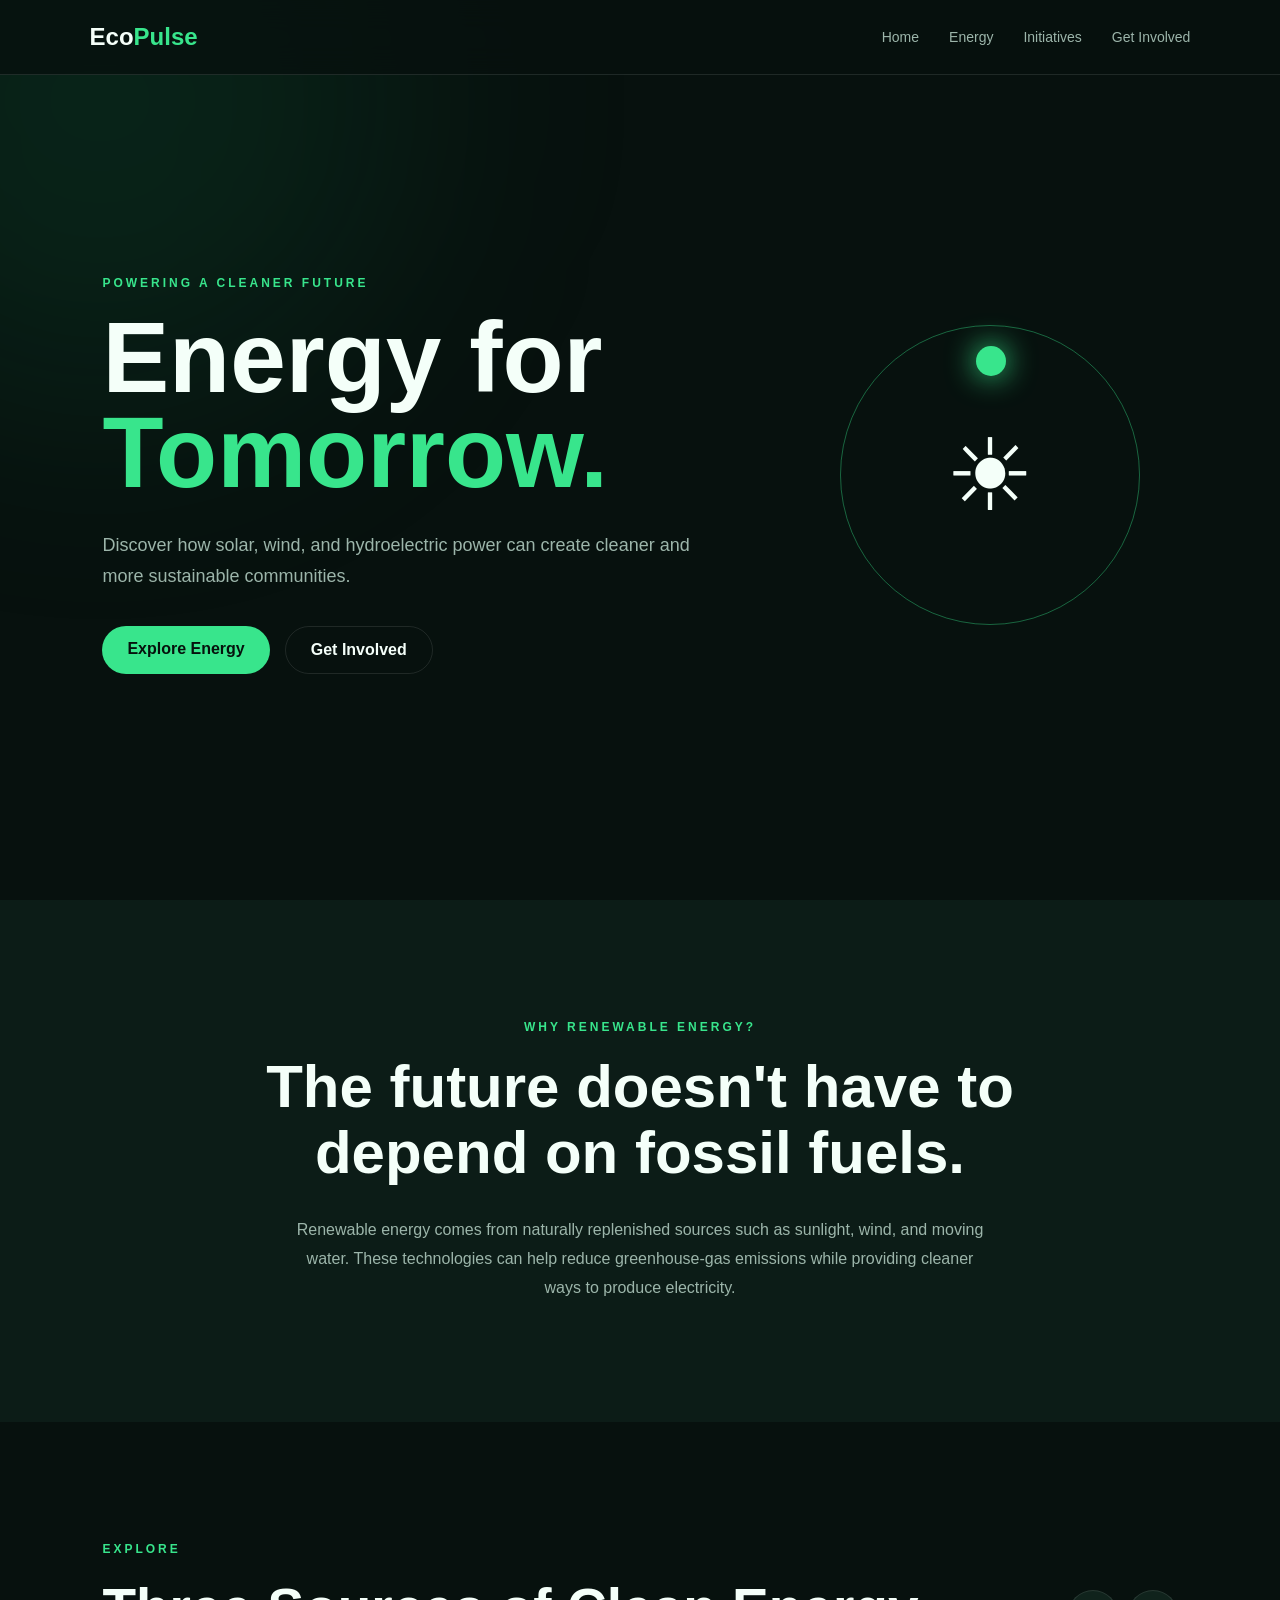
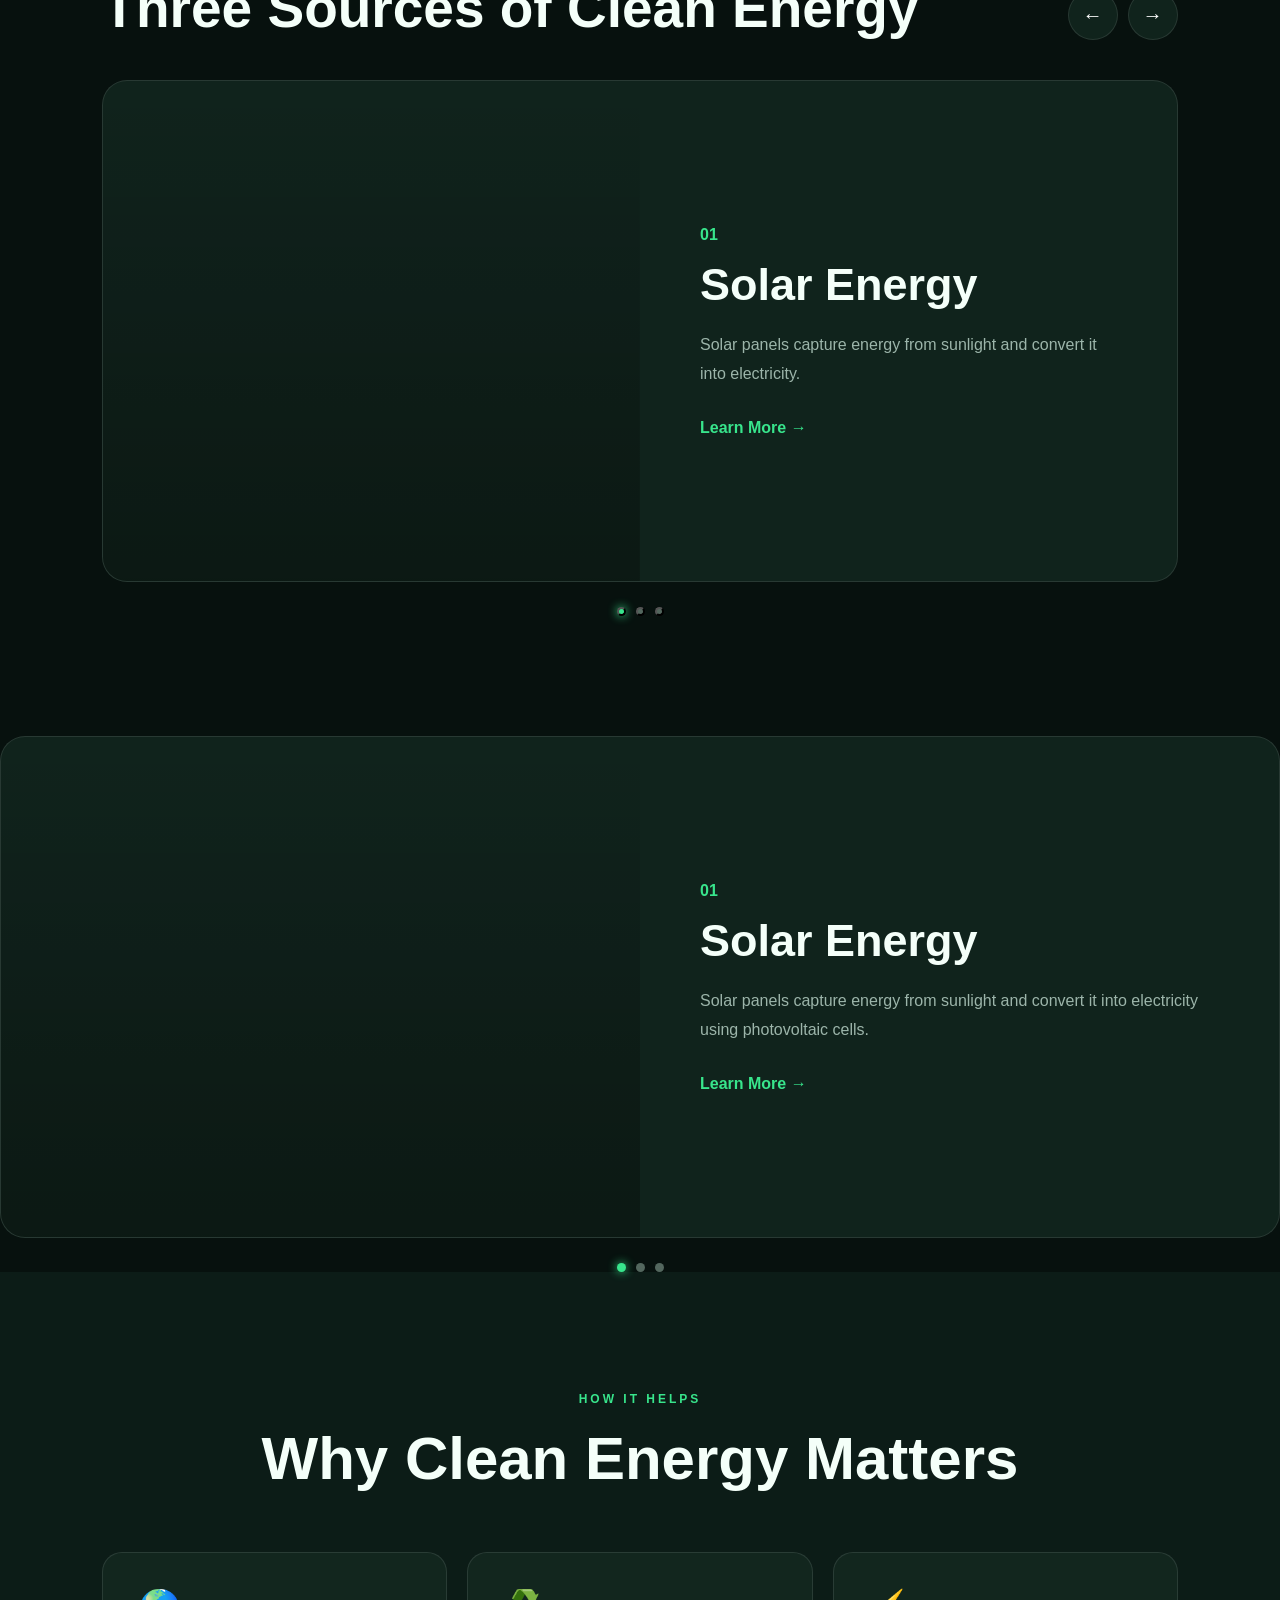
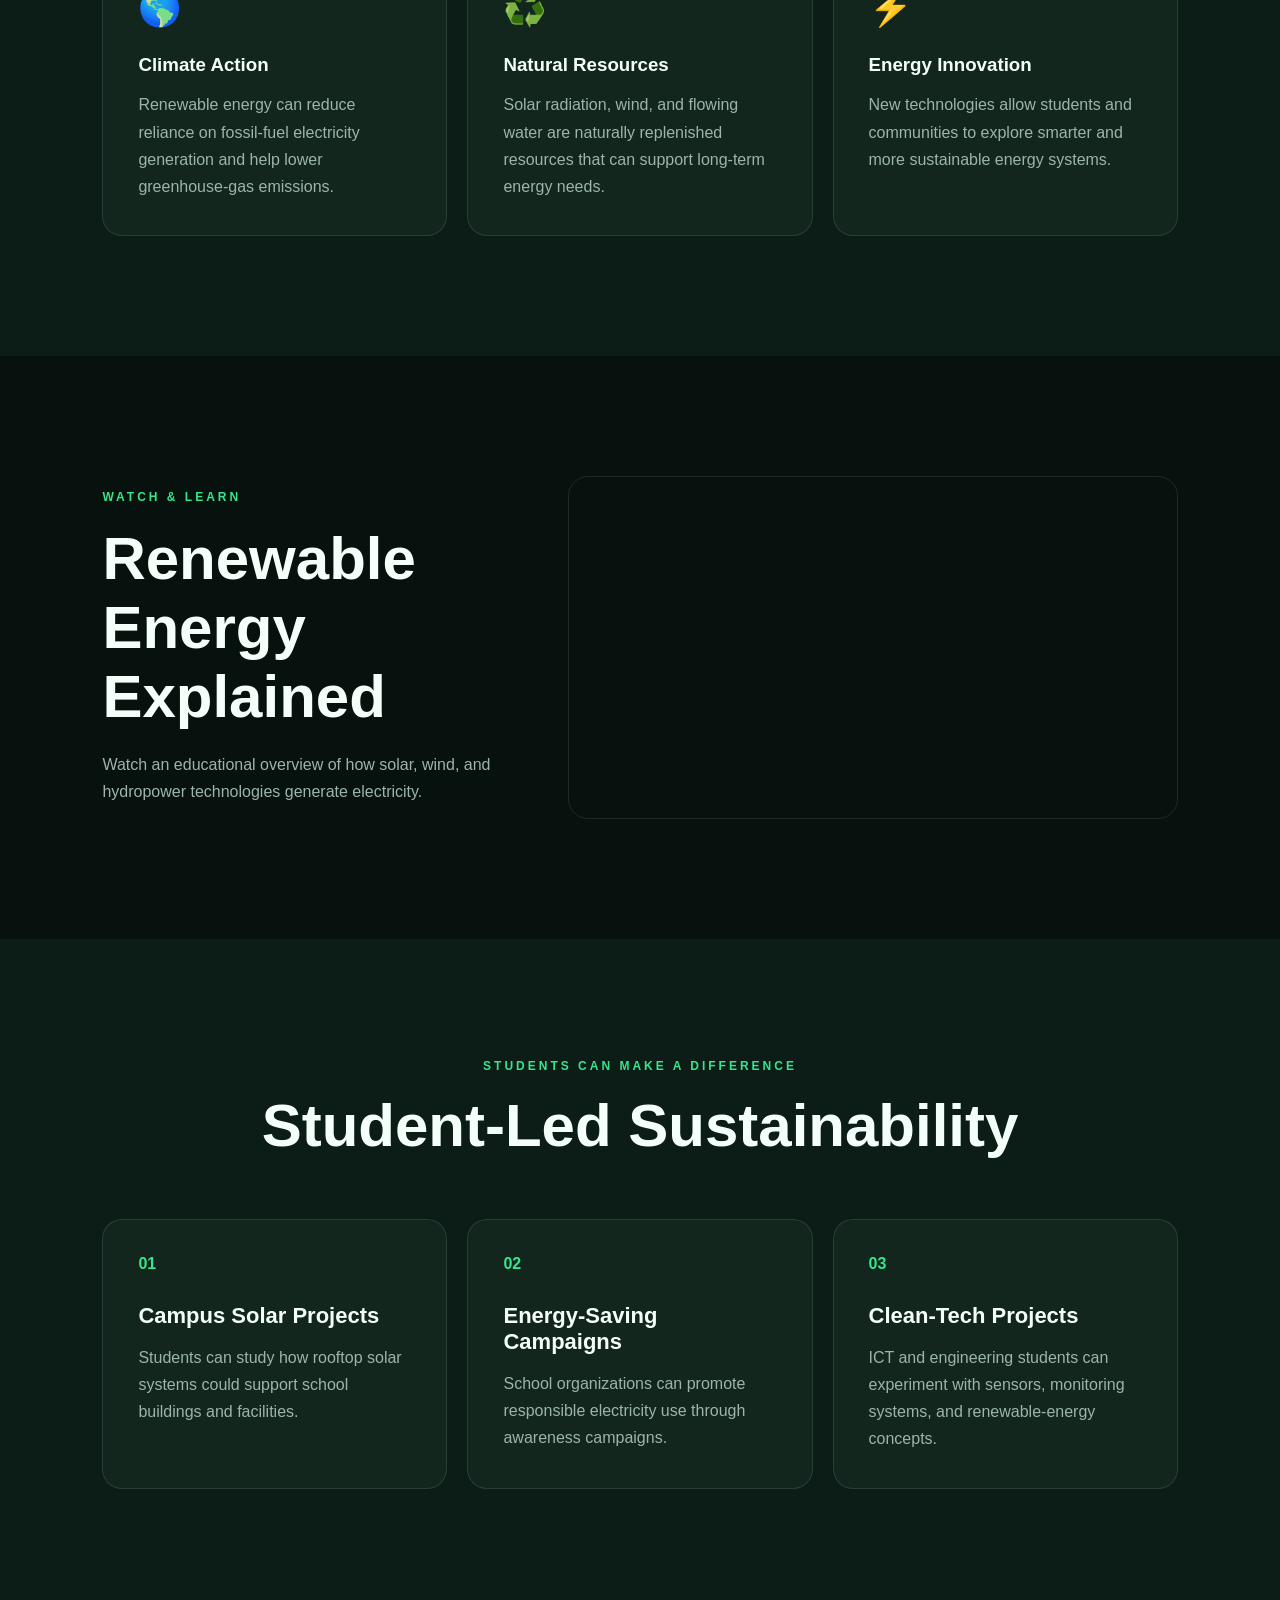
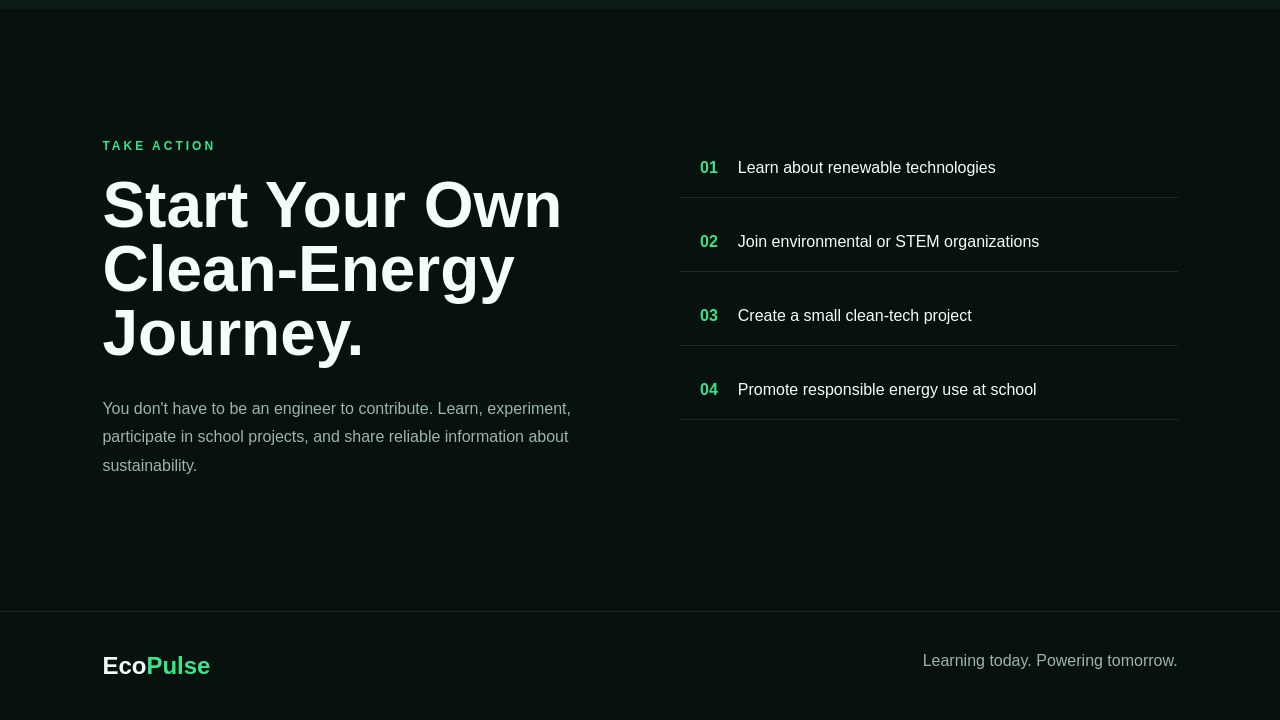
==== commit 098d7356: "Update index.html" ====
--- a/index.html
+++ b/index.html
@@ -82,24 +82,105 @@
 
     </section>
 
-
-    <!-- ENERGY CAROUSEL -->
-    <section id="energy" class="energy-section">
-
-        <div class="section-heading">
-            <div>
-                <p class="section-label">EXPLORE</p>
-                <h2>Three Sources of Clean Energy</h2>
-            </div>
-
-            <div class="carousel-buttons">
-                <button onclick="changeSlide(-1)">←</button>
-                <button onclick="changeSlide(1)">→</button>
-            </div>
-        </div>
-
-
-        <div class="carousel">
+<section id="energy" class="energy-section">
+
+    <div class="section-heading">
+        <div>
+            <p class="section-label">EXPLORE</p>
+            <h2>Three Sources of Clean Energy</h2>
+        </div>
+
+        <div class="carousel-buttons">
+            <button id="prevBtn">←</button>
+            <button id="nextBtn">→</button>
+        </div>
+    </div>
+
+    <div class="carousel" id="energyCarousel">
+
+        <article class="energy-card active">
+
+            <div class="energy-image solar-image"></div>
+
+            <div class="energy-content">
+
+                <span class="energy-number">01</span>
+
+                <h3>Solar Energy</h3>
+
+                <p>
+                    Solar panels capture energy from sunlight
+                    and convert it into electricity.
+                </p>
+
+                <a href="details.html?topic=solar" class="learn-btn">
+                    Learn More →
+                </a>
+
+            </div>
+
+        </article>
+
+
+        <article class="energy-card">
+
+            <div class="energy-image wind-image"></div>
+
+            <div class="energy-content">
+
+                <span class="energy-number">02</span>
+
+                <h3>Wind Energy</h3>
+
+                <p>
+                    Wind turbines use moving air to rotate
+                    blades and generate electricity.
+                </p>
+
+                <a href="details.html?topic=wind" class="learn-btn">
+                    Learn More →
+                </a>
+
+            </div>
+
+        </article>
+
+
+        <article class="energy-card">
+
+            <div class="energy-image hydro-image"></div>
+
+            <div class="energy-content">
+
+                <span class="energy-number">03</span>
+
+                <h3>Hydroelectric Power</h3>
+
+                <p>
+                    Hydroelectric systems use moving water
+                    to turn turbines and generate electricity.
+                </p>
+
+                <a href="details.html?topic=hydro" class="learn-btn">
+                    Learn More →
+                </a>
+
+            </div>
+
+        </article>
+
+    </div>
+
+
+    <div class="carousel-dots">
+
+        <button class="dot active" data-slide="0"></button>
+        <button class="dot" data-slide="1"></button>
+        <button class="dot" data-slide="2"></button>
+
+    </div>
+
+</section>
 
             <!-- SOLAR -->
             <article class="energy-card active">
--- a/style.css
+++ b/style.css
@@ -1,290 +1,740 @@
-/* filename: style.css */
 :root {
-    --bg-dark: #070b14;
-    --card-bg: rgba(20, 30, 55, 0.55);
-    --text-light: #f8fafc;
-    --text-muted: #94a3b8;
-    --accent-emerald: #10b981;
-    --glow-emerald: rgba(16, 185, 129, 0.4);
+    --background: #07110e;
+    --background-light: #0c1c17;
+    --card: rgba(20, 42, 34, 0.75);
+    --green: #38e58c;
+    --green-dark: #16a765;
+    --white: #f4fff9;
+    --muted: #9cb5aa;
+    --border: rgba(255, 255, 255, 0.1);
 }
 
 * {
     margin: 0;
     padding: 0;
     box-sizing: border-box;
-    font-family: 'Segoe UI', system-ui, -apple-system, sans-serif;
+}
+
+html {
+    scroll-behavior: smooth;
 }
 
 body {
-    background-color: var(--bg-dark);
-    color: var(--text-light);
+    background: var(--background);
+    color: var(--white);
+    font-family: Arial, Helvetica, sans-serif;
     overflow-x: hidden;
-    min-height: 100vh;
-}
-
-/* Background Drift Animation */
-.moving-bg {
+}
+
+a {
+    color: inherit;
+    text-decoration: none;
+}
+
+.background-glow {
     position: fixed;
-    top: 0;
-    left: 0;
-    width: 140%;
-    height: 140%;
-    background: radial-gradient(circle at 15% 20%, #0d2e27 0%, transparent 45%),
-                radial-gradient(circle at 85% 75%, #0f1d3a 0%, transparent 50%);
-    background-color: #050810;
+    width: 600px;
+    height: 600px;
+    background: rgba(22, 167, 101, 0.12);
+    filter: blur(120px);
+    border-radius: 50%;
+    top: -200px;
+    left: -200px;
+    pointer-events: none;
     z-index: -1;
-    animation: planetaryDrift 25s ease infinite alternate;
-}
-
-@keyframes planetaryDrift {
-    0% { transform: translate(0, 0) scale(1); }
-    100% { transform: translate(-15%, -10%) scale(1.08); }
-}
-
-/* Header & Sticky Elements */
+}
+
+
+/* NAVIGATION */
+
 header {
-    display: flex;
+    height: 75px;
+    padding: 0 7%;
+    display: flex;
+    align-items: center;
     justify-content: space-between;
-    align-items: center;
-    padding: 1.2rem 6%;
-    background: rgba(7, 11, 20, 0.85);
-    backdrop-filter: blur(16px);
-    position: fixed;
-    width: 100%;
-    top: 0;
-    z-index: 90;
-    border-bottom: 1px solid rgba(255, 255, 255, 0.08);
-}
-
-.logo {
-    font-size: 1.6rem;
-    font-weight: 800;
-    letter-spacing: 0.5px;
-}
-.logo span { color: var(--accent-emerald); }
-
-nav .nav-btn {
-    background: none;
-    border: none;
-    color: var(--text-muted);
-    padding: 0.6rem 1.2rem;
-    margin: 0 0.2rem;
-    cursor: pointer;
-    font-size: 0.95rem;
-    font-weight: 500;
-    transition: all 0.3s ease;
-    border-bottom: 2px solid transparent;
-}
-nav .nav-btn:hover, nav .nav-btn.active {
-    color: var(--text-light);
-    border-bottom-color: var(--accent-emerald);
-}
-
-/* Glowing Search Bar Interaction */
-.glowing-search {
-    background: rgba(255, 255, 255, 0.04);
-    border: 1px solid rgba(255, 255, 255, 0.15);
-    padding: 0.6rem 1.4rem;
-    border-radius: 30px;
-    color: #fff;
-    outline: none;
-    width: 180px;
-    transition: all 0.4s cubic-bezier(0.4, 0, 0.2, 1);
-}
-.glowing-search:focus {
-    width: 260px;
-    border-color: var(--accent-emerald);
-    background: rgba(7, 11, 20, 0.95);
-    box-shadow: 0 0 20px var(--glow-emerald), inset 0 0 8px rgba(16, 185, 129, 0.2);
-}
-
-/* App Routing Framework Visibility Rules */
-.content-wrapper { margin-top: 90px; padding: 3rem 6%; }
-.page-section {
-    display: none;
-    animation: viewFadeIn 0.5s cubic-bezier(0.4, 0, 0.2, 1) forwards;
-    min-height: calc(100vh - 150px);
-    flex-direction: column;
-    justify-content: center;
-    align-items: center;
-}
-.page-section.active { display: flex; }
-
-@keyframes viewFadeIn {
-    from { opacity: 0; transform: translateY(10px); }
-    to { opacity: 1; transform: translateY(0); }
-}
-
-/* Hero UI Section */
-.hero-content h1 { font-size: 3.8rem; line-height: 1.15; margin-bottom: 1.5rem; text-shadow: 0 4px 12px rgba(0,0,0,0.5); }
-.hero-content p { font-size: 1.3rem; color: var(--text-muted); max-width: 720px; margin: 0 auto 2.5rem auto; line-height: 1.6; }
-.cta-btn {
-    background: var(--accent-emerald);
-    color: #fff;
-    border: none;
-    padding: 1rem 2.5rem;
-    font-size: 1.1rem;
-    border-radius: 30px;
-    cursor: pointer;
-    font-weight: 600;
-    transition: all 0.3s ease;
-}
-.cta-btn:hover { transform: translateY(-3px); box-shadow: 0 6px 20px var(--glow-emerald); }
-
-/* Rich Carousel Interface with Images */
-.subtitle { color: var(--text-muted); margin-bottom: 3.5rem; text-align: center; max-width: 650px; line-height: 1.5; }
-.carousel-container {
-    position: relative;
-    width: 100%;
-    max-width: 780px;
-    background: var(--card-bg);
-    border: 1px solid rgba(255, 255, 255, 0.08);
-    border-radius: 20px;
-    padding: 2.5rem;
-    overflow: hidden;
-    backdrop-filter: blur(10px);
-}
-.carousel-slide { display: none; text-align: left; }
-.carousel-slide.active { display: block; animation: slideReveal 0.4s ease; }
-@keyframes slideReveal { from { opacity: 0; transform: scale(0.99); } to { opacity: 1; transform: scale(1); } }
-
-.slide-img-placeholder {
-    width: 100%;
-    height: 260px;
-    background-size: cover;
-    background-position: center;
-    border-radius: 12px;
-    margin-bottom: 1.5rem;
-    border: 1px solid rgba(255,255,255,0.05);
-}
-.carousel-slide h3 { font-size: 1.8rem; margin-bottom: 0.8rem; color: #fff; }
-.carousel-slide p { color: #cbd5e1; line-height: 1.6; margin-bottom: 1.5rem; }
-
-.explore-details-btn {
-    background: rgba(255, 255, 255, 0.08);
-    border: 1px solid rgba(255, 255, 255, 0.2);
-    color: #fff;
-    padding: 0.6rem 1.5rem;
-    border-radius: 6px;
-    cursor: pointer;
-    font-weight: 600;
-    transition: all 0.2s ease;
-}
-.explore-details-btn:hover { background: var(--accent-emerald); border-color: var(--accent-emerald); }
-
-.carousel-control {
-    position: absolute;
-    top: 50%;
-    transform: translateY(-50%);
-    background: rgba(7, 11, 20, 0.7);
-    border: 1px solid rgba(255,255,255,0.1);
-    color: white;
-    width: 44px;
-    height: 44px;
-    border-radius: 50%;
-    cursor: pointer;
-    font-size: 1.1rem;
-    display: flex;
-    align-items: center;
-    justify-content: center;
-    transition: background 0.2s;
-    z-index: 10;
-}
-.carousel-control:hover { background: var(--accent-emerald); }
-.carousel-control.prev { left: 1rem; }
-.carousel-control.next { right: 1rem; }
-
-/* Interactive Cards Grid Layout */
-.grid-container { display: grid; grid-template-columns: repeat(auto-fit, minmax(320px, 1fr)); gap: 2.5rem; width: 100%; max-width: 1050px; }
-
-/* CRITICAL INTERACTION FIX FOR MOUSE POINTER AND CARD HOVERS */
-.card {
-    background: var(--card-bg);
-    border: 1px solid rgba(255, 255, 255, 0.06);
-    border-radius: 16px;
-    padding: 1.5rem;
-    cursor: pointer; /* Makes it instantly obvious it's clickable */
-    text-align: left;
-    transition: all 0.3s cubic-bezier(0.4, 0, 0.2, 1);
-    backdrop-filter: blur(10px);
-    user-select: none;
-}
-.card:hover { 
-    transform: translateY(-6px); 
-    border-color: var(--accent-emerald); 
-    box-shadow: 0 10px 25px rgba(16, 185, 129, 0.15); 
-}
-.card-img { width: 100%; height: 180px; background-size: cover; background-position: center; border-radius: 10px; margin-bottom: 1.2rem; }
-.card h4 { font-size: 1.35rem; margin-bottom: 0.6rem; color: #fff; }
-.card p { color: var(--text-muted); line-height: 1.5; margin-bottom: 1.2rem; font-size: 0.95rem; }
-.card-link-hint { color: var(--accent-emerald); font-weight: 600; font-size: 0.85rem; letter-spacing: 0.5px; text-transform: uppercase; transition: padding-left 0.2s; }
-.card:hover .card-link-hint { padding-left: 5px; }
-
-/* Deep Dive Modal System */
-.drawer-overlay {
     position: fixed;
     top: 0;
     left: 0;
     width: 100%;
-    height: 100%;
-    background: rgba(4, 6, 12, 0.85);
-    backdrop-filter: blur(20px);
-    z-index: 200;
+    z-index: 100;
+    background: rgba(7, 17, 14, 0.8);
+    backdrop-filter: blur(15px);
+    border-bottom: 1px solid var(--border);
+}
+
+.logo {
+    font-size: 24px;
+    font-weight: 800;
+}
+
+.logo span {
+    color: var(--green);
+}
+
+nav {
+    display: flex;
+    gap: 30px;
+}
+
+nav a {
+    color: var(--muted);
+    font-size: 14px;
+    transition: 0.3s;
+}
+
+nav a:hover {
+    color: var(--green);
+}
+
+.menu-btn {
     display: none;
-    overflow-y: auto;
+    background: none;
+    border: none;
+    color: white;
+    font-size: 25px;
+}
+
+
+/* HERO */
+
+.hero {
+    min-height: 100vh;
+    padding: 130px 8% 80px;
+    display: flex;
+    align-items: center;
+    justify-content: space-between;
+    gap: 50px;
+}
+
+.hero-text {
+    max-width: 650px;
+}
+
+.small-title,
+.section-label {
+    color: var(--green);
+    font-size: 12px;
+    font-weight: bold;
+    letter-spacing: 3px;
+    margin-bottom: 20px;
+}
+
+.hero h1 {
+    font-size: clamp(55px, 8vw, 100px);
+    line-height: 0.95;
+    margin-bottom: 30px;
+}
+
+.hero h1 span {
+    color: var(--green);
+}
+
+.hero-text > p:not(.small-title) {
+    color: var(--muted);
+    font-size: 18px;
+    line-height: 1.7;
+    max-width: 600px;
+}
+
+.hero-buttons {
+    display: flex;
+    gap: 15px;
+    margin-top: 35px;
+}
+
+.main-btn,
+.secondary-btn {
+    padding: 14px 25px;
+    border-radius: 30px;
+    font-weight: bold;
+    transition: 0.3s;
+}
+
+.main-btn {
+    background: var(--green);
+    color: #06120d;
+}
+
+.secondary-btn {
+    border: 1px solid var(--border);
+}
+
+.main-btn:hover,
+.secondary-btn:hover {
+    transform: translateY(-4px);
+}
+
+
+/* HERO VISUAL */
+
+.hero-visual {
+    width: 380px;
+    height: 380px;
+    display: grid;
+    place-items: center;
+}
+
+.energy-orbit {
+    width: 300px;
+    height: 300px;
+    border: 1px solid rgba(56, 229, 140, 0.4);
+    border-radius: 50%;
+    position: relative;
+    animation: rotate 18s linear infinite;
+}
+
+.orbit-circle {
+    position: absolute;
+    width: 30px;
+    height: 30px;
+    border-radius: 50%;
+    background: var(--green);
+    top: 20px;
+    left: 135px;
+    box-shadow: 0 0 30px var(--green);
+}
+
+.sun {
+    position: absolute;
+    top: 50%;
+    left: 50%;
+    transform: translate(-50%, -50%);
+    font-size: 100px;
+    animation: pulse 3s infinite;
+}
+
+@keyframes rotate {
+    to {
+        transform: rotate(360deg);
+    }
+}
+
+@keyframes pulse {
+    0%, 100% {
+        transform: translate(-50%, -50%) scale(1);
+    }
+
+    50% {
+        transform: translate(-50%, -50%) scale(1.1);
+    }
+}
+
+
+/* INTRO */
+
+.intro {
+    padding: 120px 10%;
+    text-align: center;
+    background: var(--background-light);
+}
+
+.intro h2,
+.how-section h2,
+.initiative-section h2 {
+    font-size: clamp(35px, 5vw, 60px);
+    max-width: 850px;
+    margin: auto;
+    line-height: 1.1;
+}
+
+.intro-text {
+    max-width: 700px;
+    margin: 30px auto 0;
+    color: var(--muted);
+    line-height: 1.8;
+}
+
+
+/* ENERGY */
+
+.energy-section {
+    padding: 120px 8%;
+}
+
+.section-heading {
+    display: flex;
+    justify-content: space-between;
+    align-items: end;
+    margin-bottom: 40px;
+}
+
+.section-heading h2 {
+    font-size: clamp(35px, 5vw, 55px);
+}
+
+.carousel-buttons {
+    display: flex;
+    gap: 10px;
+}
+
+.carousel-buttons button {
+    width: 50px;
+    height: 50px;
+    border-radius: 50%;
+    border: 1px solid var(--border);
+    background: var(--card);
+    color: white;
+    font-size: 20px;
+    cursor: pointer;
+    transition: 0.3s;
+}
+
+.carousel-buttons button:hover {
+    background: var(--green);
+    color: #06120d;
+}
+
+.carousel {
+    position: relative;
+    min-height: 500px;
+}
+
+.energy-card {
+    display: none;
+    grid-template-columns: 1fr 1fr;
+    background: var(--card);
+    border: 1px solid var(--border);
+    border-radius: 25px;
+    overflow: hidden;
+    animation: slideIn 0.5s ease;
+}
+
+.energy-card.active {
+    display: grid;
+}
+
+@keyframes slideIn {
+    from {
+        opacity: 0;
+        transform: translateX(40px);
+    }
+
+    to {
+        opacity: 1;
+        transform: translateX(0);
+    }
+}
+
+.energy-image {
+    min-height: 500px;
+    background-size: cover;
+    background-position: center;
+}
+
+.solar-image {
+    background-image:
+        linear-gradient(transparent, rgba(0,0,0,0.3)),
+        url("https://images.unsplash.com/photo-1508514177221-188b1cf16e9d?auto=format&fit=crop&w=1200&q=80");
+}
+
+.wind-image {
+    background-image:
+        linear-gradient(transparent, rgba(0,0,0,0.3)),
+        url("https://images.unsplash.com/photo-1466611653911-95081537e5b7?auto=format&fit=crop&w=1200&q=80");
+}
+
+.hydro-image {
+    background-image:
+        linear-gradient(transparent, rgba(0,0,0,0.3)),
+        url("https://images.unsplash.com/photo-1531366936337-7c912a4589a7?auto=format&fit=crop&w=1200&q=80");
+}
+
+.energy-content {
+    padding: 60px;
+    display: flex;
+    flex-direction: column;
     justify-content: center;
-    padding: 4rem 1rem;
-}
-.drawer-overlay.active { display: flex; }
-.drawer-content {
-    background: #0b1325;
-    border: 1px solid rgba(255, 255, 255, 0.1);
-    width: 100%;
-    max-width: 850px;
-    border-radius: 24px;
-    overflow: hidden;
-    position: relative;
-    box-shadow: 0 25px 50px rgba(0,0,0,0.6);
-    animation: drawerPop 0.35s cubic-bezier(0.34, 1.56, 0.64, 1) forwards;
-}
-@keyframes drawerPop { from { transform: scale(0.95); opacity: 0; } to { transform: scale(1); opacity: 1; } }
-
-.close-drawer-btn {
-    position: absolute;
-    top: 1.5rem;
-    right: 1.5rem;
-    background: rgba(0,0,0,0.7);
-    border: 1px solid rgba(255,255,255,0.2);
-    color: #fff;
-    padding: 0.6rem 1.2rem;
-    border-radius: 30px;
+}
+
+.energy-number {
+    color: var(--green);
+    font-weight: bold;
+    margin-bottom: 15px;
+}
+
+.energy-content h3 {
+    font-size: 45px;
+    margin-bottom: 20px;
+}
+
+.energy-content p {
+    color: var(--muted);
+    line-height: 1.8;
+    margin-bottom: 30px;
+}
+
+.learn-btn {
+    color: var(--green);
+    font-weight: bold;
+}
+
+.carousel-dots {
+    display: flex;
+    justify-content: center;
+    gap: 10px;
+    margin-top: 25px;
+}
+
+.dot {
+    width: 9px;
+    height: 9px;
+    background: #53675e;
+    border-radius: 50%;
     cursor: pointer;
-    font-weight: bold;
-    z-index: 210;
-    transition: background 0.2s;
-}
-.close-drawer-btn:hover { background: #ef4444; border-color: #ef4444; }
-
-.drawer-hero-banner { width: 100%; height: 350px; background-size: cover; background-position: center; border-bottom: 2px solid var(--accent-emerald); }
-.drawer-body-text { padding: 3rem; }
-.drawer-body-text h2 { font-size: 2.4rem; margin-bottom: 1.5rem; color: #fff; }
-.drawer-body-text p { color: #cbd5e1; font-size: 1.1rem; line-height: 1.8; margin-bottom: 1.5rem; }
-
-/* Video Frame Integration Styling */
-.video-integration-box {
-    margin-top: 3.5rem;
-    padding-top: 2rem;
-    border-top: 1px solid rgba(255,255,255,0.1);
-}
-.video-integration-box h3 { margin-bottom: 1.2rem; font-size: 1.3rem; color: #fff; }
-.video-container {
+}
+
+.dot.active {
+    background: var(--green);
+    box-shadow: 0 0 10px var(--green);
+}
+
+
+/* BENEFITS */
+
+.how-section {
+    padding: 120px 8%;
+    text-align: center;
+    background: var(--background-light);
+}
+
+.benefit-grid {
+    max-width: 1100px;
+    margin: 60px auto 0;
+    display: grid;
+    grid-template-columns: repeat(3, 1fr);
+    gap: 20px;
+}
+
+.benefit-card {
+    text-align: left;
+    padding: 35px;
+    background: var(--card);
+    border: 1px solid var(--border);
+    border-radius: 20px;
+    transition: 0.3s;
+}
+
+.benefit-card:hover {
+    transform: translateY(-8px);
+    border-color: var(--green);
+}
+
+.icon {
+    font-size: 35px;
+    margin-bottom: 25px;
+}
+
+.benefit-card h3 {
+    margin-bottom: 15px;
+}
+
+.benefit-card p {
+    color: var(--muted);
+    line-height: 1.7;
+}
+
+
+/* VIDEO */
+
+.video-section {
+    padding: 120px 8%;
+    display: grid;
+    grid-template-columns: 0.8fr 1.2fr;
+    gap: 60px;
+    align-items: center;
+}
+
+.video-text h2 {
+    font-size: clamp(40px, 5vw, 60px);
+    margin-bottom: 20px;
+}
+
+.video-text p:not(.section-label) {
+    color: var(--muted);
+    line-height: 1.7;
+}
+
+.video-box {
     position: relative;
     width: 100%;
-    padding-bottom: 56.25%;
-    height: 0;
-    border-radius: 14px;
+    aspect-ratio: 16 / 9;
+    border-radius: 20px;
     overflow: hidden;
-    border: 1px solid rgba(255,255,255,0.1);
-}
-.video-container iframe { position: absolute; top: 0; left: 0; width: 100%; height: 100%; }
-                           
+    border: 1px solid var(--border);
+}
+
+.video-box iframe {
+    width: 100%;
+    height: 100%;
+    border: none;
+}
+
+
+/* INITIATIVES */
+
+.initiative-section {
+    padding: 120px 8%;
+    text-align: center;
+    background: var(--background-light);
+}
+
+.initiative-grid {
+    max-width: 1100px;
+    margin: 60px auto 0;
+    display: grid;
+    grid-template-columns: repeat(3, 1fr);
+    gap: 20px;
+}
+
+.initiative-card {
+    text-align: left;
+    padding: 35px;
+    border: 1px solid var(--border);
+    border-radius: 20px;
+    background: var(--card);
+}
+
+.initiative-card span {
+    color: var(--green);
+    font-weight: bold;
+}
+
+.initiative-card h3 {
+    margin: 30px 0 15px;
+    font-size: 22px;
+}
+
+.initiative-card p {
+    color: var(--muted);
+    line-height: 1.7;
+}
+
+
+/* GET INVOLVED */
+
+.involved-section {
+    padding: 130px 8%;
+    display: grid;
+    grid-template-columns: 1fr 1fr;
+    gap: 80px;
+}
+
+.involved-section h2 {
+    font-size: clamp(40px, 5vw, 65px);
+    line-height: 1;
+    margin-bottom: 30px;
+}
+
+.involved-section > div:first-child > p:last-child {
+    color: var(--muted);
+    line-height: 1.8;
+    max-width: 550px;
+}
+
+.action-list {
+    display: flex;
+    flex-direction: column;
+    gap: 15px;
+}
+
+.action-list div {
+    display: flex;
+    align-items: center;
+    gap: 20px;
+    padding: 20px;
+    border-bottom: 1px solid var(--border);
+}
+
+.action-list span {
+    color: var(--green);
+    font-weight: bold;
+}
+
+
+/* DETAILS PAGE */
+
+.details-page {
+    padding: 120px 8% 80px;
+}
+
+.details-image {
+    width: 100%;
+    max-width: 1200px;
+    height: 450px;
+    margin: auto;
+    border-radius: 25px;
+    background-size: cover;
+    background-position: center;
+}
+
+.details-content {
+    max-width: 1000px;
+    margin: 60px auto;
+}
+
+.details-content h1 {
+    font-size: clamp(45px, 7vw, 80px);
+    line-height: 1;
+    margin-bottom: 25px;
+}
+
+.details-intro {
+    color: var(--muted);
+    font-size: 20px;
+    line-height: 1.8;
+    max-width: 800px;
+}
+
+.details-grid {
+    display: grid;
+    grid-template-columns: 1fr 1fr;
+    gap: 50px;
+    margin-top: 70px;
+}
+
+.details-grid h2 {
+    margin-bottom: 20px;
+    font-size: 28px;
+}
+
+.details-grid p {
+    color: var(--muted);
+    line-height: 1.8;
+}
+
+.details-video {
+    padding-left: 0;
+    padding-right: 0;
+}
+
+.student-box {
+    margin-top: 70px;
+    padding: 45px;
+    background: var(--card);
+    border: 1px solid var(--border);
+    border-radius: 20px;
+}
+
+.student-box h2 {
+    margin-bottom: 20px;
+}
+
+.student-box p:last-child {
+    color: var(--muted);
+    line-height: 1.8;
+}
+
+
+/* BACK BUTTON */
+
+.back-btn {
+    border: 1px solid var(--border);
+    padding: 10px 18px;
+    border-radius: 20px;
+    transition: 0.3s;
+}
+
+.back-btn:hover {
+    background: var(--green);
+    color: #06120d;
+}
+
+
+/* FOOTER */
+
+footer {
+    padding: 40px 8%;
+    border-top: 1px solid var(--border);
+    display: flex;
+    justify-content: space-between;
+}
+
+footer p {
+    color: var(--muted);
+}
+
+
+/* MOBILE */
+
+@media (max-width: 800px) {
+
+    header {
+        padding: 0 5%;
+    }
+
+    nav {
+        display: none;
+    }
+
+    .menu-btn {
+        display: block;
+    }
+
+    .hero {
+        flex-direction: column;
+        text-align: center;
+        justify-content: center;
+    }
+
+    .hero-text > p:not(.small-title) {
+        margin: auto;
+    }
+
+    .hero-buttons {
+        justify-content: center;
+    }
+
+    .hero-visual {
+        width: 280px;
+        height: 280px;
+    }
+
+    .energy-orbit {
+        width: 220px;
+        height: 220px;
+    }
+
+    .orbit-circle {
+        left: 95px;
+    }
+
+    .energy-card {
+        grid-template-columns: 1fr;
+    }
+
+    .energy-image {
+        min-height: 280px;
+    }
+
+    .energy-content {
+        padding: 35px;
+    }
+
+    .energy-content h3 {
+        font-size: 35px;
+    }
+
+    .benefit-grid,
+    .initiative-grid,
+    .details-grid,
+    .video-section,
+    .involved-section {
+        grid-template-columns: 1fr;
+    }
+
+    .section-heading {
+        align-items: start;
+        flex-direction: column;
+        gap: 25px;
+    }
+
+    .details-image {
+        height: 280px;
+    }
+
+    footer {
+        flex-direction: column;
+        gap: 15px;
+    }
+    }
